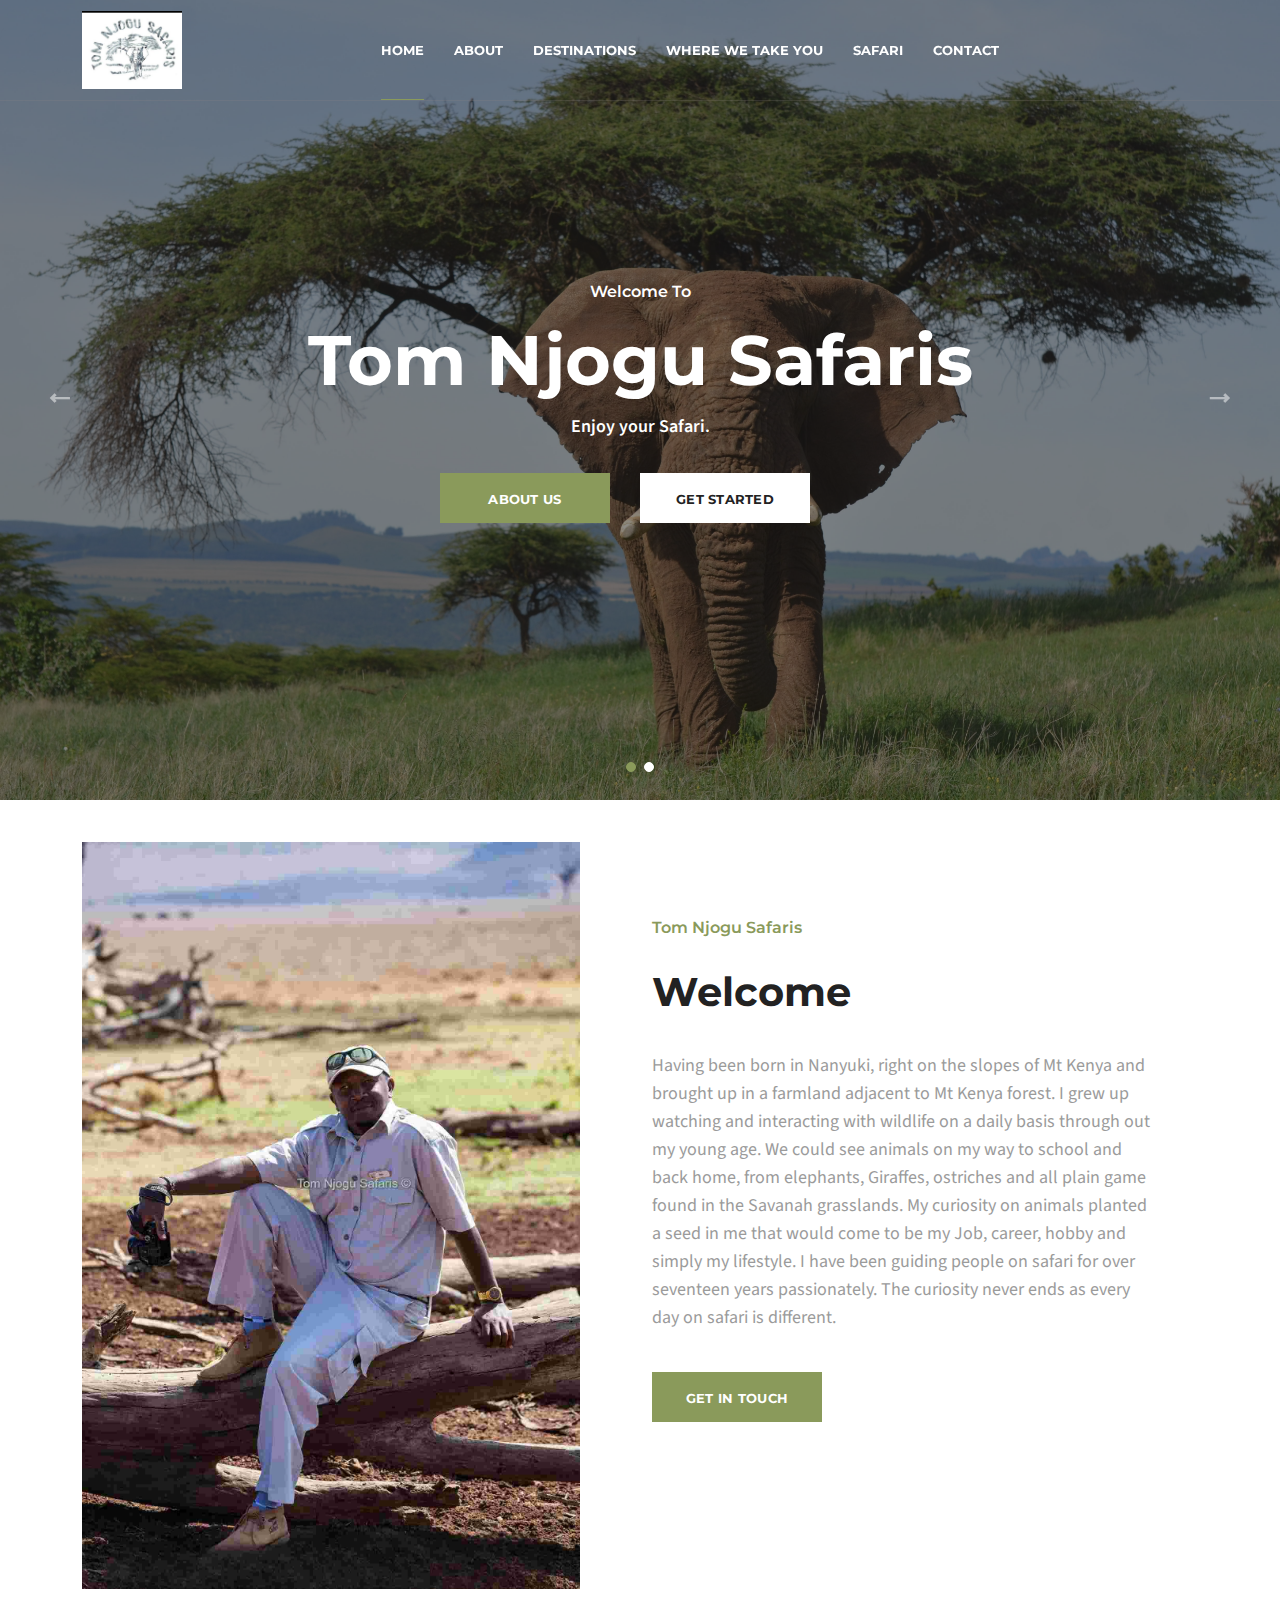
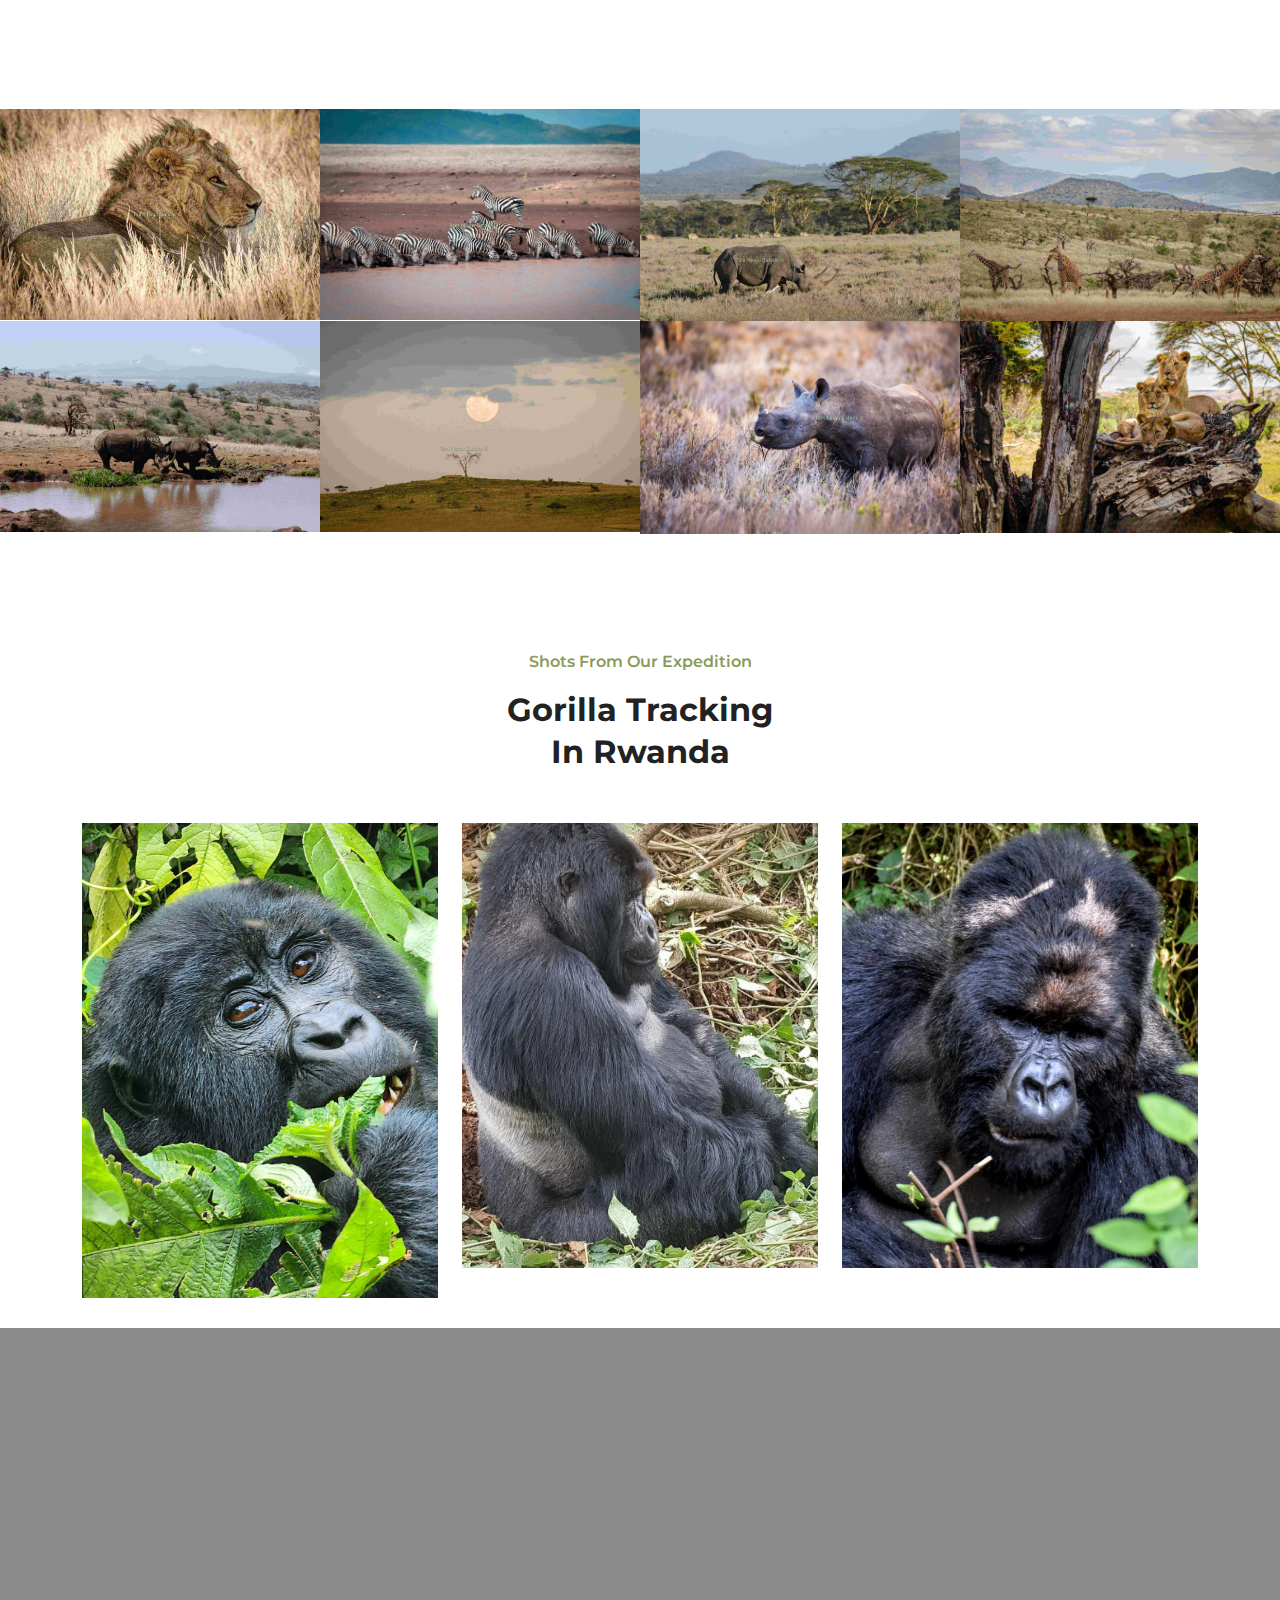
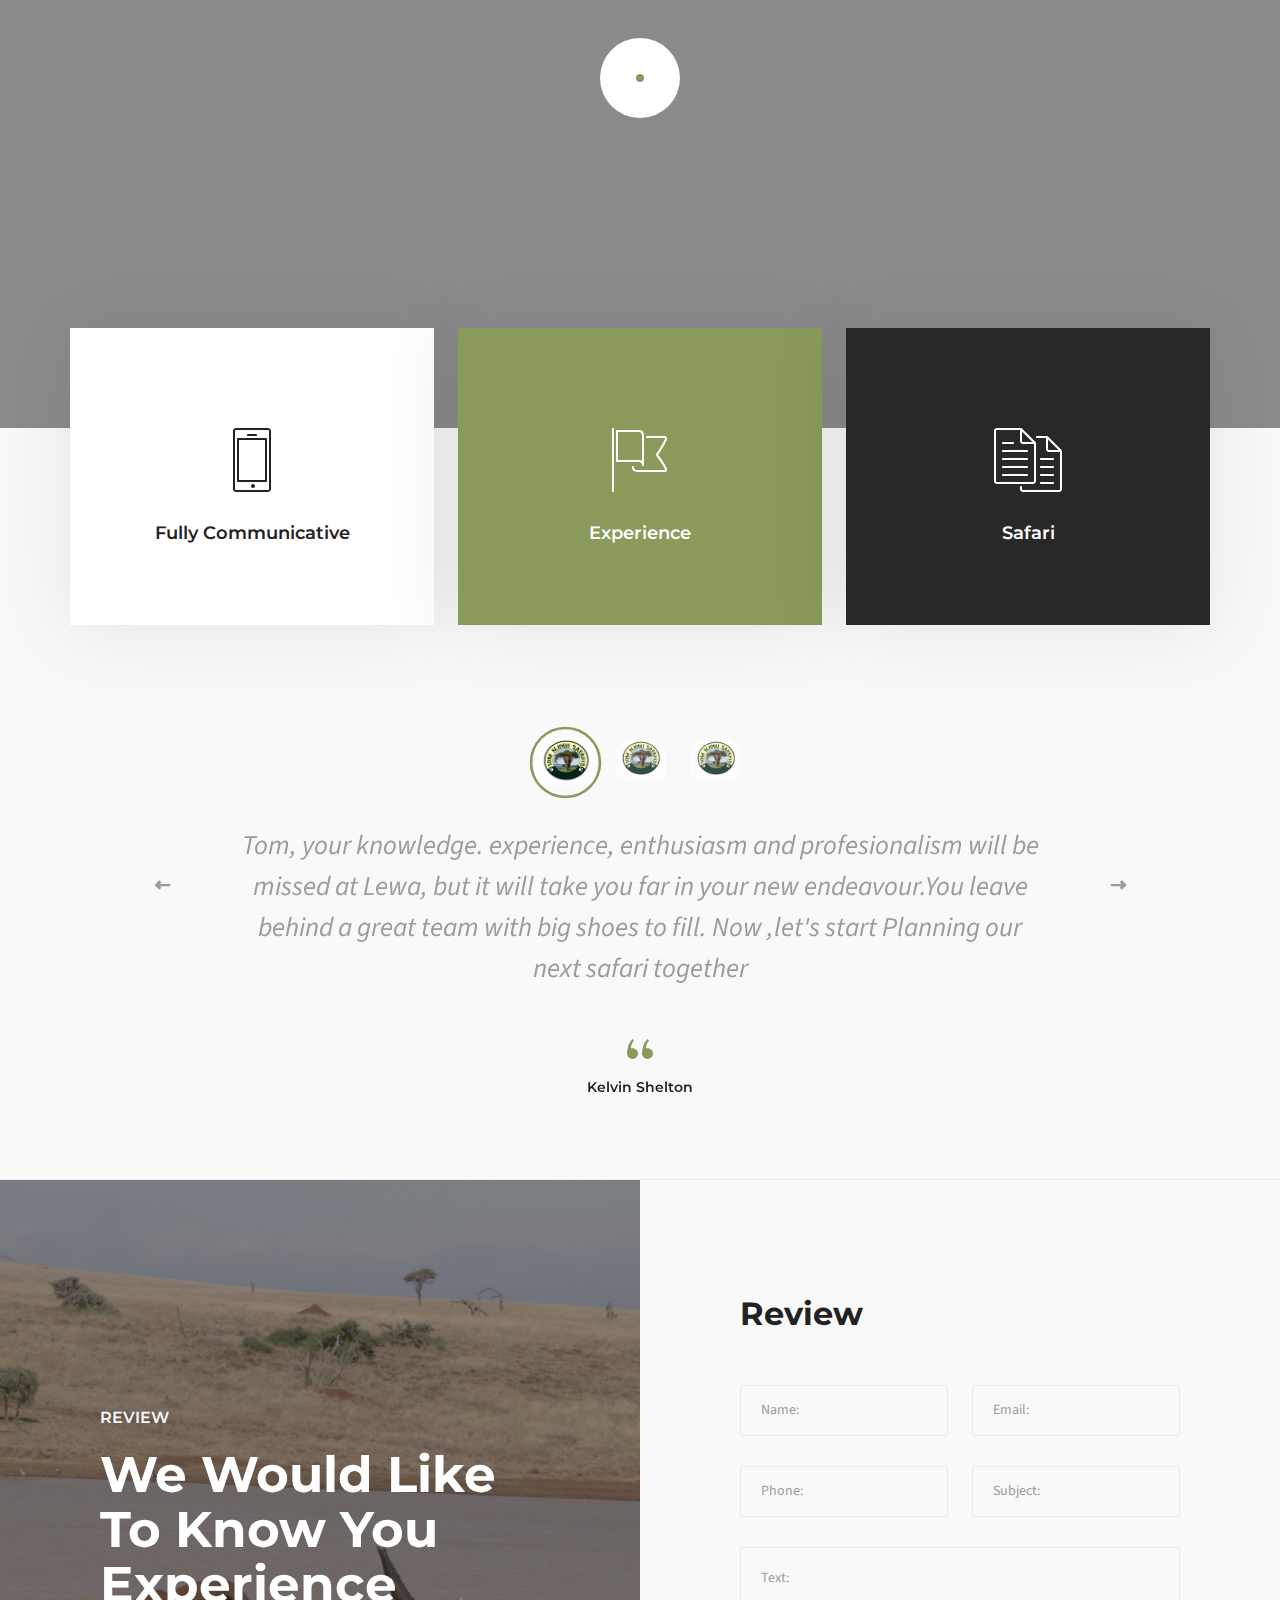
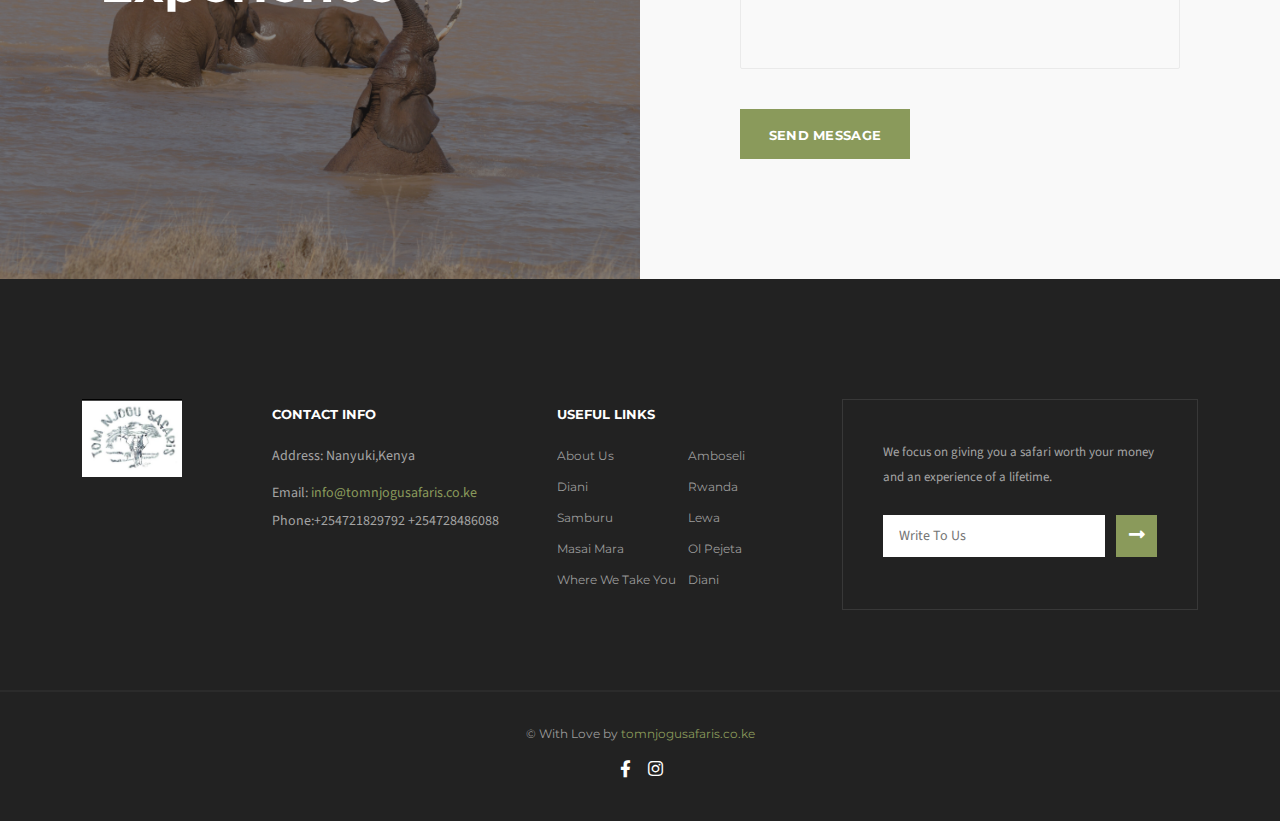
==== index.html @ fba69d36 "first commit" ====
<!DOCTYPE html>
<html dir="ltr" lang="en-US">
  

<head>
    <meta charset="utf-8"/>
    <meta http-equiv="X-UA-Compatible" content="IE=edge"/>
    <meta name="author" content="Ayman Fikry"/>
    <meta name="viewport" content="width=device-width, initial-scale=1, maximum-scale=1"/>
    <meta name="description" content="Multi-purpose Business html5 template"/>
    <title>Tom Njogu Safaris</title>
    <link href="assets/images/ing/logo.jpg" rel="icon"/>
    <!--  Fonts ==
    -->
    <link href="https://fonts.googleapis.com/css?family=Montserrat:100,100i,200,200i,300,300i,400,400i,500,500i,600,600i,700,700i,800,800i,900,900i%7CSource+Sans+Pro:200,200i,300,300i,400,400i,600,600i,700,700i,900,900i" rel="stylesheet"/>
    <!--  Stylesheets==
    -->
    <link href="assets/css/vendor.min.css" rel="stylesheet"/>
    <link href="assets/css/style.css" rel="stylesheet"/>
    <!-- Google Tag Manager-->
    <script>
      (function(w,d,s,l,i){w[l]=w[l]||[];w[l].push({'gtm.start':
      new Date().getTime(),event:'gtm.js'});var f=d.getElementsByTagName(s)[0],
      j=d.createElement(s),dl=l!='dataLayer'?'&l='+l:'';j.async=true;j.src=
      '../../www.googletagmanager.com/gtm5445.html?id='+i+dl;f.parentNode.insertBefore(j,f);
      })(window,document,'script','dataLayer','GTM-MDF43VH');
    </script>
    <!-- End Google Tag Manager-->
  </head>
  <body>
    <!--include includes/pre-loader.pug-->
    <!--  Google Tag Manager (noscript)-->
    <noscript>
      <iframe src="https://www.googletagmanager.com/ns.html?id=GTM-MDF43VH" height="0" width="0" style="display:none;visibility:hidden"></iframe>
    </noscript>
    <!-- End Google Tag Manager (noscript)-->
    <!-- Document Wrapper-->
    <div class="wrapper clearfix" id="wrapperParallax">
      <!--
      ============================
      Header #11
      ============================
      -->
      <header class="header header-11 header-transparent" id="navbar-spy">
        <nav class="navbar navbar-expand-lg navbar-bordered navbar-sticky" id="primary-menu">
          <div class="container"><a class="navbar-brand" href="index.html"><img class="logo logo-light" src="assets/images/ing/logo.jpg" alt="Astred Logo"/><img class="logo logo-dark" src="assets/images/ing/logo.jpg" alt="Astred Logo"/></a>
            <button class="navbar-toggler collapsed" type="button" data-bs-toggle="collapse" data-bs-target="#navbarContent" aria-controls="navbarContent" aria-expanded="false" aria-label="Toggle navigation"><span class="navbar-toggler-icon"></span></button>
            <!--  Collect the nav links, forms, and other content for toggling  -->
            <div class="collapse navbar-collapse" id="navbarContent">
              <ul class="navbar-nav mx-auto">
                <li class="nav-item has-dropdown active"><a class="dropdown-toggle" href="index.html" data-toggle="dropdown"><span>Home</span></a>
                  <ul class="dropdown-menu">
                    
                    
                    
                    <li class="nav-item"><a href="index.html"><span>Home</span></a></li>
                    

                    
                  </ul>
                </li>
                <li class="nav-item has-dropdown"><a class="dropdown-toggle" href="aboutus.html" data-toggle="dropdown"><span>About</span></a>
                  <ul class="dropdown-menu">
                    
                    
                    
                    <li class="nav-item"><a href="aboutus.html"><span>About us</span></a></li>
                    

                    
                  </ul>
                </li>
                <li class="nav-item has-dropdown"><a class="dropdown-toggle" href="#" data-toggle="dropdown"><span>Destinations</span></a>
                  <ul class="dropdown-menu">
                    
                    
                    
                    <li class="nav-item"><a href="amboseli.html"><span>Amboseli</span></a></li>
                    <li class="nav-item"><a href="diani.html"><span>Diani</span></a></li>
                    <li class="nav-item"><a href="lewa.html"><span>Lewa</span></a></li>
                    <li class="nav-item"><a href="mara.html"><span>MasaiMara</span></a></li>
                    <li class="nav-item"><a href="olpejeta.html"><span>Ol Pejeta</span></a></li>
                    <li class="nav-item"><a href="rwanda.html"><span>Rwanda</span></a></li>
                    <li class="nav-item"><a href="samburu.html"><span>Samburu</span></a></li>
                    <li class="nav-item"><a href="falls.html"><span>Victoria falls</span></a></li>

                    
                  </ul>
                </li>
                
                <li class="nav-item has-dropdown"><a class="dropdown-toggle" href="where.html" data-toggle="dropdown"><span>Where we take you</span></a>
                  <ul class="dropdown-menu">
                    
                    
                    
                    <li class="nav-item"><a href="where.html"><span>Where</span></a></li>
                    

                    
                  </ul>
                </li>
                <li class="nav-item has-dropdown"><a class="dropdown-toggle" href="safari.html" data-toggle="dropdown"><span>Safari</span></a>
                  <ul class="dropdown-menu">
                    
                    
                    
                    <li class="nav-item"><a href="safari.html"><span>Safari</span>
                    
                    </a></li>
                    

                    
                  </ul>
                </li>
                <li class="nav-item has-dropdown"><a class="dropdown-toggle" href="contact.html" data-toggle="dropdown"><span>Contact</span></a>
                  <ul class="dropdown-menu">
                    
                    
                    
                    <li class="nav-item"><a href="contact.html"><span>Contact us</span></a></li>
                    

                    
                  </ul>
                </li>
              
             
              <!-- End .module-container -->
            </div>
            <!--  End .navbar-collapse  -->
          </div>
          <!-- End .container-->
        </nav>
      </header>
      <!--  End header-->
      <div class="module-warp module-search-warp">
        <div class="pos-vertical-center">
          <div class="container">
            <div class="row">
              <div class="col-sm-12 col-md-12 col-lg-8 offset-lg-2">
                <form class="form-search">
                  <input class="form-control" type="text" placeholder="search here"/>
                  <button></button>
                </form>
                <!-- End .form-search -->
              </div>
              <!-- End .col-lg-8 -->
            </div>
            <!--  End .row-->
          </div>
          <!--  End .container-->
        </div><a class="module-cancel" href="javascript:void(0)"><i class="astred-cross"></i></a>
      </div>
     
      <!-- 
      ============================
      Slider #2 Section
      ============================
      -->
      <section class="slider slider-2w" id="slider-2">
        <div class="container-fluid pr-0 pl-0">
          <div class="carousel owl-carousel carousel-navs carousel-dots" data-slide="1" data-slide-rs="1" data-autoplay="true" data-nav="true" data-dots="true" data-space="0" data-loop="true" data-speed="800">
            <!-- Slide #1-->
            <div class="slide bg-overlay bg-overlay-dark">
              <div class="bg-section"><img src="assets/images/ing/main.jpg" alt="Background"/></div>
              <div class="container">
                <div class="row">
                  <div class="col-sm-12 col-md-12 col-lg-10 offset-lg-1">
                    <div class="slider-content text-center">
                      <h6 class="slider-subheadline">Welcome to</h6>
                      <h1 class="slider-headline">Tom Njogu Safaris</h1>
                      <p class="slider-desc">Enjoy your Safari. </p><a class="btn btn--primary mr-30" href="page-about.html">About Us</a><a class="btn btn--white mr-30" href="page-contact.html">get started</a>
                    </div>
                    <!-- End .slider-content -->
                  </div>
                </div>
                <!-- End .col-lg-6-->
              </div>
              <!-- End .row-->
            </div>
            <!-- End .slide-->
            <!-- Slide #2-->
            <div class="slide bg-overlay bg-overlay-dark">
              <div class="bg-section"><img src="assets/images/ing/nam-anh-QJbyG6O0ick-unsplash.jpg" alt="Background"/></div>
              <div class="container">
                <div class="row">
                  <div class="col-sm-12 col-md-12 col-lg-10 offset-lg-1">
                    <div class="slider-content text-center">
                      <h6 class="slider-subheadline">Welcome to</h6>
                      <h2 class="slider-headline">Tom Njogu Safaris</h2>
                      <p class="slider-desc">Enjoy your Safari </p>
                      <a class="btn btn--white" href="page-contact.html">Get Started</a>
                    </div>
                    <!-- End .slider-content -->
                  </div>
                </div>
                <!-- End .col-lg-6-->
              </div>
              <!-- End .row-->
            </div>
            <!-- End .slide-->
          </div>
          <!-- End .hero-slider-->
        </div>
        <!-- End .container-->
      </section>
      <!-- 
      ============================
      Features #7 Section
      ============================
      -->
     <br>
     <br>
      <!--
      ============================
      About #2 Section
      ============================
      -->
      <section class="about about-2 pt-0" id="about">
        <div class="container">
          <div class="row">
            <div class="col-12 col-md-6 col-lg-6"><img class="img-fluid pe-lg-5" src="assets/images/ing/987.jpg" alt="We Help Image"/></div>
            <div class="col-12 col-md-6 col-lg-6">
              <div class="heading heading-1 mb-0">
                <p class="heading-subtitle">Tom Njogu Safaris</p>
                <h2 class="heading-title">Welcome</h2>
                <p class="heading-desc mb-40 pe-lg-5">Having been born in Nanyuki, right on the slopes of Mt Kenya and 
                  brought up in a farmland adjacent to Mt Kenya forest. I grew up watching and interacting
                   with wildlife on a daily basis through out my young age. We could see animals on my way
                    to school and back home, from elephants, Giraffes, ostriches and all plain game found
                     in the Savanah grasslands. My curiosity on animals planted a seed in me that would
                      come to be my Job, career, hobby and simply my lifestyle. I have been guiding people
                       on safari for over seventeen years passionately.
                   The curiosity never ends as every day on safari is different.</p>
                
                <a class="btn btn--primary" href="contact.html">get in touch</a>
              </div>
            </div>
            <!-- End .col-lg-6-->
          </div>
          <!-- End .row-->
        </div>
        <!-- End .container-->
      </section>
      <!--
      ============================
      Work Gallery Section
      ============================
      -->
      <section class="work work-grid work-gallery pt-0 pb-0" id="workGallery-2">
        <div class="container-fluid pr-0 pl-0">
          <div class="row g-0" id="work-all">
            <div class="col-12 col-md-6 col-lg-3 work-item filter-Packaging filter-Print">
              <div class="work-item-container">
                <div class="work--img"><img src="assets/images/ing/1.jpg" alt="Nairobi"/>
                  <div class="work--hover">
                    <div class="work--action">
                      <div class="work--zoom"><a class="img-gallery-item" href="assets/images/ing/1.jpg" title=""></a></div>
                      <div class="work--content">
                        <div class="work--cat"><a href="#">Lion</a><a href="work-grid-3col.html"></a>
                        </div>
                        <div class="work--title">
                          <h4><a href="#">Nairobi</a></h4>
                        </div>
                      </div>
                    </div>
                    <!-- End .work-action -->
                  </div>
                  <!-- End .work-hover-->
                </div>
                <!-- End .work-img-->
              </div>
              <!-- End .work-item-container-->
            </div>
            <div class="col-12 col-md-6 col-lg-3 work-item filter-Packaging filter-Branding">
              <div class="work-item-container">
                <div class="work--img"><img src="assets/images/ing/2.jpg" alt="Card Board Boxes item"/>
                  <div class="work--hover">
                    <div class="work--action">
                      <div class="work--zoom"><a class="img-gallery-item" href="assets/images/ing/2.jpg" title="Card Board Boxes item"></a></div>
                      <div class="work--content">
                        
                        <div class="work--title">
                          
                        </div>
                      </div>
                    </div>
                    <!-- End .work-action -->
                  </div>
                  <!-- End .work-hover-->
                </div>
                <!-- End .work-img-->
              </div>
              <!-- End .work-item-container-->
            </div>
            <div class="col-12 col-md-6 col-lg-3 work-item filter-Print">
              <div class="work-item-container">
                <div class="work--img"><img src="assets/images/ing/3.jpg" alt="Paper Hot Cups item"/>
                  <div class="work--hover">
                    <div class="work--action">
                      <div class="work--zoom"><a class="img-gallery-item" href="assets/images/ing/3.jpg" title="Paper Hot Cups item"></a></div>
                      <div class="work--content">
                        
                        <div class="work--title">
                          <h4><a href="#"></a></h4>
                        </div>
                      </div>
                    </div>
                    <!-- End .work-action -->
                  </div>
                  <!-- End .work-hover-->
                </div>
                <!-- End .work-img-->
              </div>
              <!-- End .work-item-container-->
            </div>
            <div class="col-12 col-md-6 col-lg-3 work-item filter-Web filter-Printing">
              <div class="work-item-container">
                <div class="work--img"><img src="assets/images/ing/5.jpg" alt="USA Tri Fold Brochure item"/>
                  <div class="work--hover">
                    <div class="work--action">
                      <div class="work--zoom"><a class="img-gallery-item" href="assets/images/ing/5.jpg" title="USA Tri Fold Brochure item"></a></div>
                      <div class="work--content">
                        <div class="work--cat"><a href="#"></a>
                        </div>
                        <div class="work--title">
                          <h4><a href="#"></a></h4>
                        </div>
                      </div>
                    </div>
                    <!-- End .work-action -->
                  </div>
                  <!-- End .work-hover-->
                </div>
                <!-- End .work-img-->
              </div>
              <!-- End .work-item-container-->
            </div>
            <div class="col-12 col-md-6 col-lg-3 work-item filter-Packaging">
              <div class="work-item-container">
                <div class="work--img"><img src="assets/images/ing/900.jpg" alt="Magazine item"/>
                  <div class="work--hover">
                    <div class="work--action">
                      <div class="work--zoom"><a class="img-gallery-item" href="assets/images/ing/900.jpg" title="Magazine item"></a></div>
                      <div class="work--content">
                        <div class="work--cat"><a href="#"></a>
                        </div>
                        <div class="work--title">
                          <h4><a href="#"></a></h4>
                        </div>
                      </div>
                    </div>
                    <!-- End .work-action -->
                  </div>
                  <!-- End .work-hover-->
                </div>
                <!-- End .work-img-->
              </div>
              <!-- End .work-item-container-->
            </div>
            <div class="col-12 col-md-6 col-lg-3 work-item filter-Branding">
              <div class="work-item-container">
                <div class="work--img"><img src="assets/images/ing/13.jpg" alt="Open Book Branding item"/>
                  <div class="work--hover">
                    <div class="work--action">
                      <div class="work--zoom"><a class="img-gallery-item" href="assets/images/ing/13.jpg" title="Open Book Branding item"></a></div>
                      <div class="work--content">
                        <div class="work--cat"><a href="#"></a>
                        </div>
                        <div class="work--title">
                          <h4><a href="#"></a></h4>
                        </div>
                      </div>
                    </div>
                    <!-- End .work-action -->
                  </div>
                  <!-- End .work-hover-->
                </div>
                <!-- End .work-img-->
              </div>
              <!-- End .work-item-container-->
            </div>
            <div class="col-12 col-md-6 col-lg-3 work-item filter-Branding">
              <div class="work-item-container">
                <div class="work--img"><img src="assets/images/ing/11.jpg" alt="Open Book Branding item"/>
                  <div class="work--hover">
                    <div class="work--action">
                      <div class="work--zoom"><a class="img-gallery-item" href="assets/images/ing/11.jpg" title="Open Book Branding item"></a></div>
                      <div class="work--content">
                        <div class="work--cat"><a href="#"></a>
                        </div>
                        <div class="work--title">
                          <h4><a href="#"></a></h4>
                        </div>
                      </div>
                    </div>
                    <!-- End .work-action -->
                  </div>
                  <!-- End .work-hover-->
                </div>
                <!-- End .work-img-->
              </div>
              <!-- End .work-item-container-->
            </div>
            <div class="col-12 col-md-6 col-lg-3 work-item filter-Branding">
              <div class="work-item-container">
                <div class="work--img"><img src="assets/images/ing/7.jpg" alt="Open Book Branding item"/>
                  <div class="work--hover">
                    <div class="work--action">
                      <div class="work--zoom"><a class="img-gallery-item" href="assets/images/ing/7.jpg" title="Open Book Branding item"></a></div>
                      <div class="work--content">
                        <div class="work--cat"><a href="#"></a>
                        </div>
                        <div class="work--title">
                          <h4><a href="#"></a></h4>
                        </div>
                      </div>
                    </div>
                    <!-- End .work-action -->
                  </div>
                  <!-- End .work-hover-->
                </div>
                <!-- End .work-img-->
              </div>
              <!-- End .work-item-container-->
            </div>
          </div>
          <!-- End .row-->
        </div>
        <!-- End .container-->
      </section>
      <!--
      ============================
      Team #2 Section
      ============================
      -->
      <section class="team pb-0 pt-100" id="team-2">
        <div class="container">
          <div class="row">
            <div class="col-lg-12">
              <div class="heading heading-3 mb-50 text-center">
                <p class="heading-subtitle">Shots from our expedition</p>
                <h2 class="heading-title">Gorilla tracking<br/>in Rwanda</h2>
              </div>
            </div>
          </div>
          <div class="row">
            <div class="col-md-4 col-lg-4">
              <div class="member">
                <div class="member-img"><img src="assets/images/ing/g1.jpg" alt="Member John Tommy"/>
                  
                  <!-- End .memebr-ovelay-->
                </div>
                <!-- End .member-img-->
              </div>
              <!-- End .member-->
            </div>
            <div class="col-md-4 col-lg-4">
              <div class="member">
                <div class="member-img"><img src="assets/images/ing/g2.jpg" alt="Member Marko Smith"/>
                  
                  <!-- End .memebr-ovelay-->
                </div>
                <!-- End .member-img-->
              </div>
              <!-- End .member-->
            </div>
            <div class="col-md-4 col-lg-4">
              <div class="member">
                <div class="member-img"><img src="assets/images/ing/g3.jpg" alt="Member Martin Do"/>
                  
                  <!-- End .memebr-ovelay-->
                </div>
                <!-- End .member-img-->
              </div>
              <!-- End .member-->
            </div>
          </div>
          <!-- End .row-->
        </div>
        <!-- End .container-->
      </section>
      <!-- 
      ============================
      Skills #2 Section
      ============================
    
      ============================
      Video #1 Section
      ============================
      -->
      <section class="video video-1 bg-overlay bg-overlay-dark bg-parallax" id="video-1">
        <div class="bg-section"><img src="assets/images/ing/989.jpg" alt="background"/></div>
        <h3 class="d-none">watch our video</h3>
        <div class="player"><a class="popup-video" href="#"> <i class="fas fa-play"></i></a></div>
      </section>
      <!-- 
      ============================
      Features #3 Section
      ============================
      -->
      <section class="features features-3 bg-gray" id="features3">
        <div class="container pr-0 pl-0">
          <div class="row">
            <div class="col-12">
              <div class="row fancy-container">
                <div class="col-md-4 col-lg-4">
                  <div class="fancy-box fancy-1 display-hover fancy-light text-center">
                    <div class="fancy-content">
                      <div class="fancy-content-inner">
                        <div class="fancy-icon"><i class="icon-phone"></i></div>
                        <div class="fancy-title">
                          <h3>fully communicative</h3>
                        </div>
                      </div>
                      <div class="fancy-desc">24/7 availability.</div>
                    </div>
                  </div>
                  <!-- End .fancy-box-->
                </div>
                <div class="col-md-4 col-lg-4">
                  <div class="fancy-box fancy-1 display-hover fancy-primary text-center">
                    <div class="fancy-content">
                      <div class="fancy-content-inner">
                        <div class="fancy-icon"><i class="icon-flag"></i></div>
                        <div class="fancy-title">
                          <h3>Experience</h3>
                        </div>
                      </div>
                      <div class="fancy-desc">We focus on giving you a safari worth your money and an
                         experience of a lifetime.</div>
                    </div>
                  </div>
                  <!-- End .fancy-box-->
                </div>
                <div class="col-md-4 col-lg-4">
                  <div class="fancy-box fancy-1 display-hover fancy-dark text-center">
                    <div class="fancy-content">
                      <div class="fancy-content-inner">
                        <div class="fancy-icon"><i class="icon-documents"></i></div>
                        <div class="fancy-title">
                          <h3>Safari</h3>
                        </div>
                      </div>
                      <div class="fancy-desc">Guiding on a safari makes all the difference in the experience clients get.
                         Whether staying on high end properties or just the very basic camping.</div>
                    </div>
                  </div>
                  <!-- End .fancy-box-->
                </div>
              </div>
            </div>
          </div>
          <!-- End .row-->
        </div>
        <!-- End .container-->
      </section>
      <!--
      ============================
      Testimonials #2 Section
      ============================
      -->
      <section class="testimonial testimonial-1 bg-gray testimonial-p-1" id="testimonial-2">
        <div class="container">
          <div class="row">
            <div class="col-sm-12 col-md-12 col-lg-10 offset-lg-1">
              <ul class="owl-dots owl-thumbs" id="carousel-custom-dots" data-slider-id="1">
                <li class="owl-dot owl-thumb-item"><img src="assets/images/ing/logopip.jpg" alt="Testimonial Author"/></li>
                <li class="owl-dot owl-thumb-item"><img src="assets/images/ing/logopip.jpg" alt="Testimonial Author"/></li>
                <li class="owl-dot owl-thumb-item"><img src="assets/images/ing/logopip.jpg" alt="Testimonial Author"/></li>
              </ul>
            </div>
          </div>
          <div class="row">
            <div class="col-sm-12 col-md-12 col-lg-10 offset-lg-1">
              <div class="testimonial-slider custom-carousel owl-carousel slider-dots" id="testimonial-wide" data-slider-id="1" data-slide="1" data-slide-rs="1" data-autoplay="false" data-nav="true" data-dots="false" data-space="0" data-loop="true">
                <div class="testimonial-panel">
                  <div class="testimonial-body">
                    <p>Tom, your knowledge. experience, enthusiasm and profesionalism
                      will be missed at Lewa, 
                      but it will take you far in your new endeavour.You leave behind
                      a great team with big shoes to fill. Now ,let's start Planning
                      our next safari together</p>
                    <div class="testimonial-icon">
                      <svg xmlns="http://www.w3.org/2000/svg" xmlns:xlink="http://www.w3.org/1999/xlink" preserveaspectratio="xMidYMid" width="26" height="20" viewbox="0 0 26 20">
                        <defs>
                          <style>
                            .cls-1 {
                            fill: #8A9A5B;
                            fill-rule: evenodd;
                            }
                          </style>
                        </defs>
                        <path class="cls-1" d="M26.000,14.612 C26.000,17.586 23.537,19.997 20.500,19.997 C17.462,19.997 15.000,17.586 15.000,14.612 C15.000,14.485 15.010,14.362 15.019,14.237 C15.093,12.464 15.692,4.739 20.508,-0.003 L22.080,1.535 C22.080,1.535 19.166,4.521 18.957,9.446 C19.447,9.307 19.964,9.227 20.500,9.227 C23.537,9.227 26.000,11.639 26.000,14.612 ZM5.500,19.997 C2.462,19.997 -0.000,17.586 -0.000,14.612 C-0.000,14.485 0.010,14.362 0.019,14.237 C0.093,12.464 0.692,4.739 5.508,-0.003 L7.080,1.535 C7.080,1.535 4.166,4.521 3.957,9.446 C4.447,9.307 4.964,9.227 5.500,9.227 C8.537,9.227 11.000,11.639 11.000,14.612 C11.000,17.586 8.537,19.997 5.500,19.997 Z"></path>
                      </svg>
                    </div>
                  </div>
                  <div class="testimonial-meta">
                    <h4>Kelvin Shelton</h4>
                    
                  </div>
                </div>
                <!-- End .testimonial-panel-->
                <div class="testimonial-panel">
                  <div class="testimonial-body">
                    <p>So happy we met you and had you as our guide in Lewa
                      I hope our paths  cross again for another guided experience.</p>
                    <div class="testimonial-icon">
                      <svg xmlns="http://www.w3.org/2000/svg" xmlns:xlink="http://www.w3.org/1999/xlink" preserveaspectratio="xMidYMid" width="26" height="20" viewbox="0 0 26 20">
                        <defs>
                          <style>
                            .cls-1 {
                            fill: #8A9A5B;
                            fill-rule: evenodd;
                            }
                          </style>
                        </defs>
                        <path class="cls-1" d="M26.000,14.612 C26.000,17.586 23.537,19.997 20.500,19.997 C17.462,19.997 15.000,17.586 15.000,14.612 C15.000,14.485 15.010,14.362 15.019,14.237 C15.093,12.464 15.692,4.739 20.508,-0.003 L22.080,1.535 C22.080,1.535 19.166,4.521 18.957,9.446 C19.447,9.307 19.964,9.227 20.500,9.227 C23.537,9.227 26.000,11.639 26.000,14.612 ZM5.500,19.997 C2.462,19.997 -0.000,17.586 -0.000,14.612 C-0.000,14.485 0.010,14.362 0.019,14.237 C0.093,12.464 0.692,4.739 5.508,-0.003 L7.080,1.535 C7.080,1.535 4.166,4.521 3.957,9.446 C4.447,9.307 4.964,9.227 5.500,9.227 C8.537,9.227 11.000,11.639 11.000,14.612 C11.000,17.586 8.537,19.997 5.500,19.997 Z"></path>
                      </svg>
                    </div>
                  </div>
                  <div class="testimonial-meta">
                    <h4>Arin McDonnell</h4>
                    
                  </div>
                </div>
                <!-- End .testimonial-panel-->
                
              </div>
            </div>
            <!-- End .col-lg-12-->
          </div>
          <!-- End .row-->
        </div>
        <!-- End .container-->
      </section>
      <hr/>
      
      <section class="contact contact-1 pt-0 pb-0 bg-gray" id="contact3">
        <div class="contact-container">
          <div class="row g-0">
            <div class="col-12 col-lg-6">
              <div class="banner bg-overlay bg-overlay-dark">
                <div class="bg-section"><img src="assets/images/ing/kwesa.jpg" alt="Background"/></div>
                <div class="heading heading-bg2 mb-0">
                  <p class="heading-subtitle"> REVIEW</p>
                  <h2 class="heading-title">we would like<br/>to know  you experience</h2>
                </div>
              </div>
            </div>
            <div class="col-sm-12 col-md-12 col-lg-6">
              <div class="contact-card bg-gray">
                <div class="heading heading-1 mb-50">
                  <h2 class="heading-title">Review</h2>
                </div>
                <div class="contact-body">
                  <form class="contactForm mb-0" method="post" action="#">
                    <div class="row">
                      <div class="col-sm-6 col-md-6 col-lg-6">
                        <input class="form-control" type="text" name="contact-name" placeholder="Name:" required=""/>
                      </div>
                      <div class="col-sm-6 col-md-6 col-lg-6">
                        <input class="form-control" type="text" name="contact-email" placeholder="Email:" required=""/>
                      </div>
                      <div class="col-sm-6 col-md-6 col-lg-6">
                        <input class="form-control" type="text" name="contact-phone" placeholder="Phone:" required=""/>
                      </div>
                      <div class="col-sm-6 col-md-6 col-lg-6">
                        <input class="form-control" type="text" name="contact-subject" placeholder="Subject:" required=""/>
                      </div>
                      <div class="col-lg-12">
                        <textarea class="form-control" name="contact-message" cols="30" rows="10" placeholder="Text:" required=""></textarea>
                      </div>
                      <div class="col-lg-12">
                        <input class="btn btn--primary" type="submit" value="SEND MESSAGE"/>
                      </div>
                      <div class="col-lg-12">
                        <div class="contact-result"></div>
                      </div>
                    </div>
                  </form>
                </div>
                <!-- End .contact-body -->
              </div>
              <!-- End .contact-card  -->
            </div>
            <!-- End .col-lg-6-->
          </div>
          <!-- End .row-->
        </div>
        <!-- End .contact-container-->
      </section>
      <!--
      ============================
      Footer #1
      ============================
      -->
      <footer class="footer footer-1">
        <div class="footer-top">
          <div class="container">
            <div class="row">
              <div class="col-sm-12 col-md-6 col-lg-2 footer-widget widget-about">
                <div class="widget-content"><img class="footer-logo" src="assets/images/ing/logo.jpg" alt="logo"/></div>
              </div>
              <div class="col-sm-12 col-md-6 col-lg-3 footer-widget widget-contact-info">
                <div class="footer-widget-title">
                  <h5>Contact Info</h5>
                </div>
                <div class="widget-content">
                  <ul>
                    <li>
                      Address: Nanyuki,Kenya
                    </li>
                    <li>Email: <a class="text-lowercase" href="mailto:info@tomnjogusafaris.co.ke?Subject=Hello%20again">info@tomnjogusafaris.co.ke</a></li>
                    
                    <li>Phone:+254721829792 +254728486088</li>
                  </ul>
                </div>
              </div>
              <!--  End .col-lg-3 -->
              <div class="col-sm-12 col-md-6 col-lg-3 footer-widget widget-links">
                <div class="footer-widget-title">
                  <h5>useful links</h5>
                </div>
                <div class="widget-content">
                  <ul>
                    <li><a href="aboutus.html">About Us</a></li>
                    <li><a href="amboseli.html">Amboseli</a></li>
                    <li><a href="diani.html">Diani</a></li>
                    <li><a href="rwanda.html">Rwanda</a></li>
                    <li><a href="samburu.html">Samburu</a></li>
                    <li><a href="lewa.html">lewa</a></li>
                    <li><a href="mara.html">Masai Mara</a></li>
                    <li><a href="olpejeta.html">Ol Pejeta</a></li>
                    <li><a href="where.html">Where we take you</a></li>
                    <li><a href="diani.html">Diani</a></li>
                  </ul>
                </div>
              </div>
              <!--  End .col-lg-3-->
              <div class="col-sm-12 col-md-6 col-lg-4 footer-widget">
                <div class="widget-newsletter">
                  <div class="widget-content">
                    <p>We focus on giving you a safari worth your money and an experience of a lifetime.</p>
                    <form class="form-newsletter mailchimp">
                      <input class="form-control" type="email" name="email" placeholder="Write to us"/>
                      <button type="submit"><i class="fas fa-long-arrow-alt-right"></i></button>
                      <div class="subscribe-alert"></div>
                    </form>
                  </div>
                </div>
                <div class="clearfix"></div>
              </div>
              <!--  End .col-lg-3-->
            </div>
            <div class="clearfix"></div>
          </div>
          <!--  End .container-->
        </div>
        <!--  End .footer-top-->
        <div class="footer-bottom">
          <div class="row">
            <div class="col-md-12 col-md-12 text--center footer-copyright">
              <div class="copyright"><span>&copy;  With Love by</span><a href="tomnjogusafaris.co.ke"> tomnjogusafaris.co.ke</a></div>
              <div class="module module-social"><a class="share-facebook" href="https://www.facebook.com/thomas.njogus"><i class="fab fa-facebook-f"> </i><i class="fab fa-facebook-f"> </i></a><a class="share-instagram" href="https://www.instagram.com/thomasnjogus/"><i class="fab fa-instagram"></i><i class="fab fa-instagram"></i></a>
                
              </div>
            </div>
          </div>
          <!--  End .row-->
        </div>
        <!--  End .footer-bottom-->
      </footer>
      <div class="backtop" id="back-to-top"><i class="fas fa-long-arrow-alt-up"></i></div>
    </div>
    <!--  Footer Scripts==
    -->
    <script src="assets/js/vendor/jquery-3.6.0.min.js"></script>
    <script src="assets/js/vendor.min.js"></script>
    <script src="assets/js/functions.js"></script>
  </body>


</html>
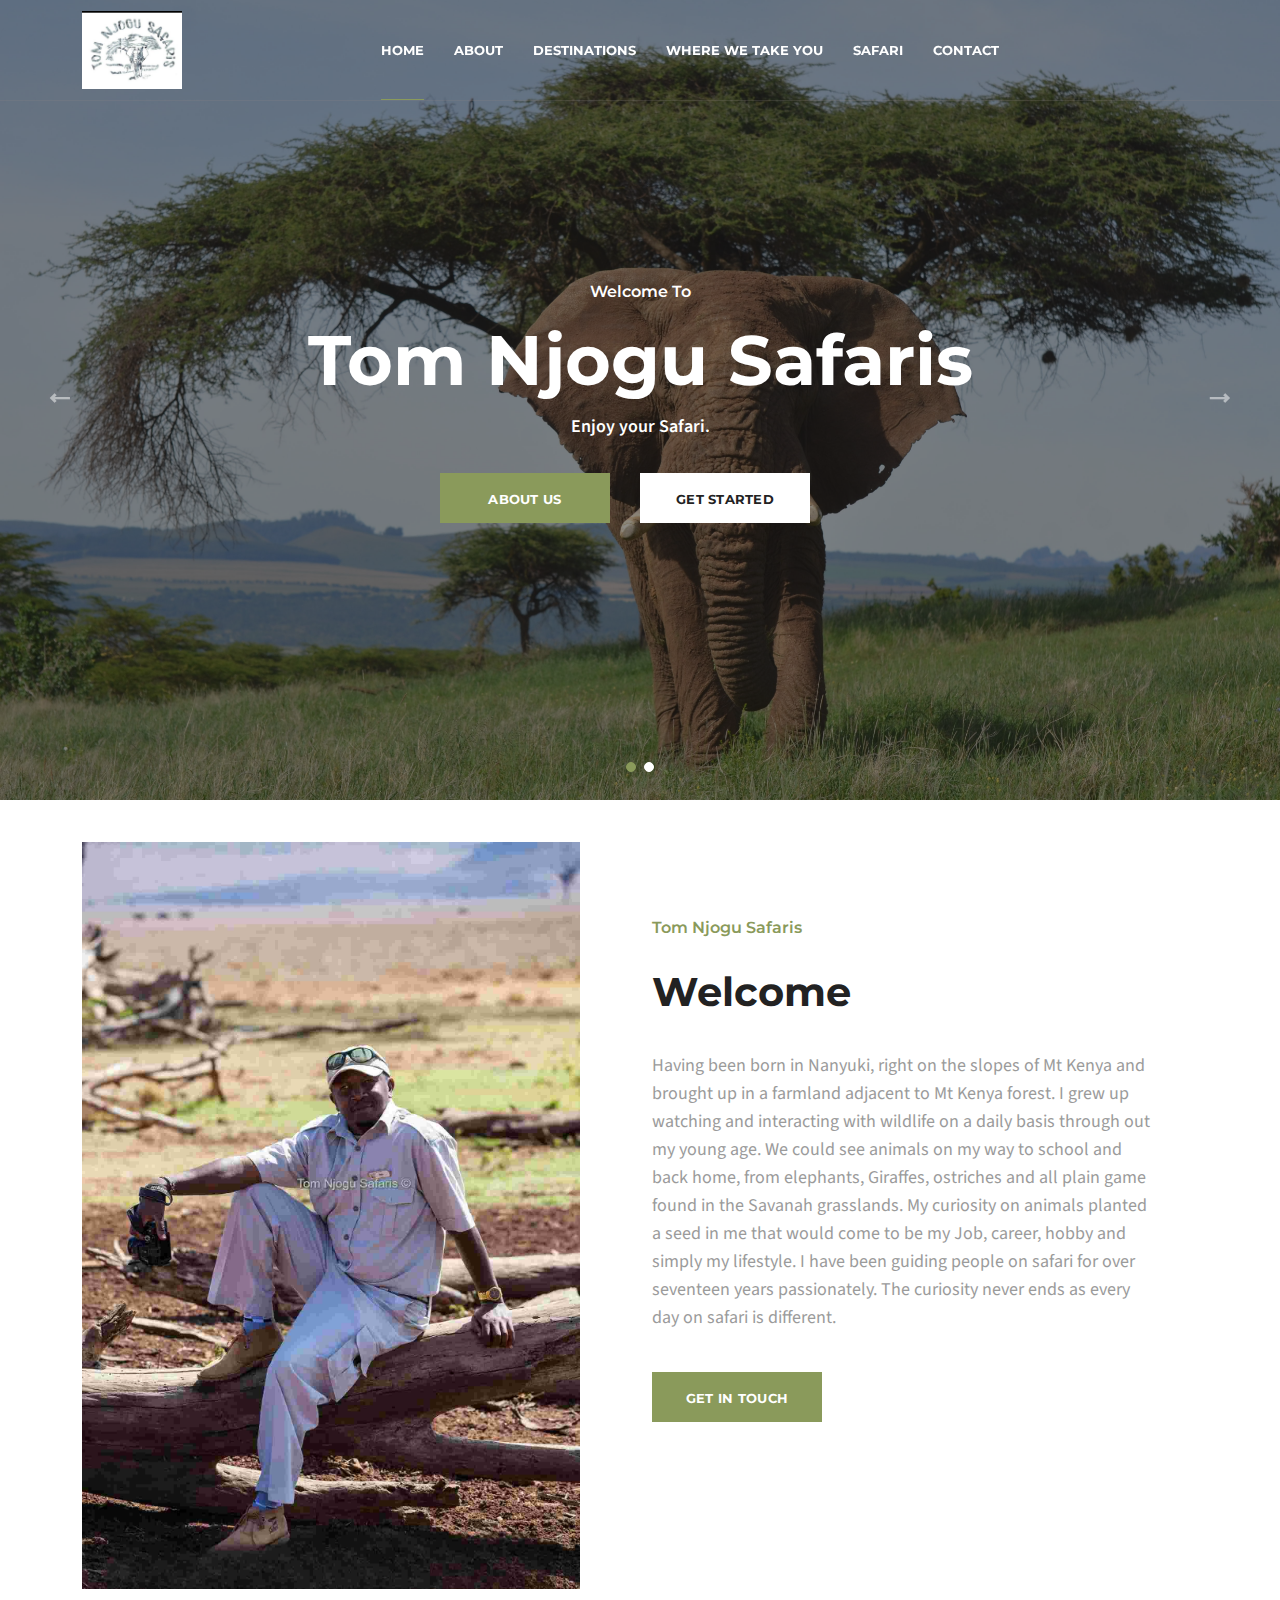
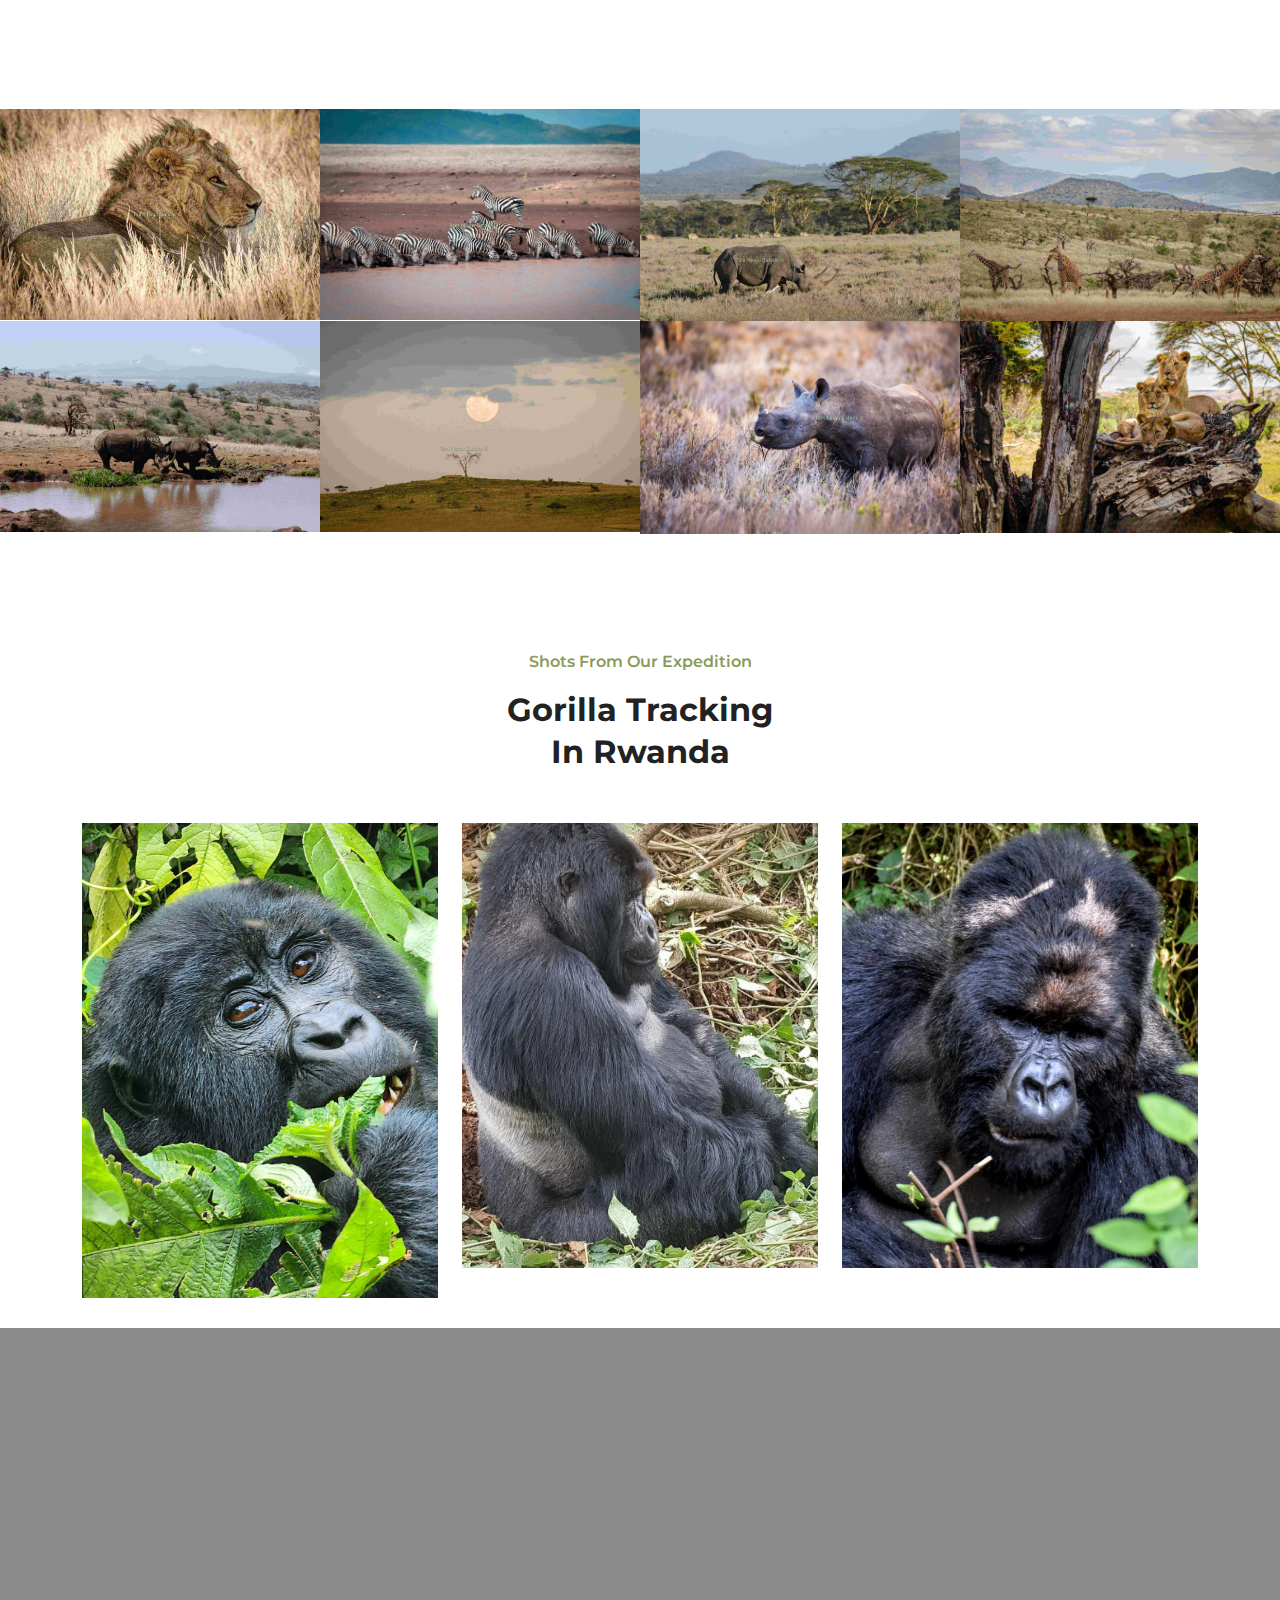
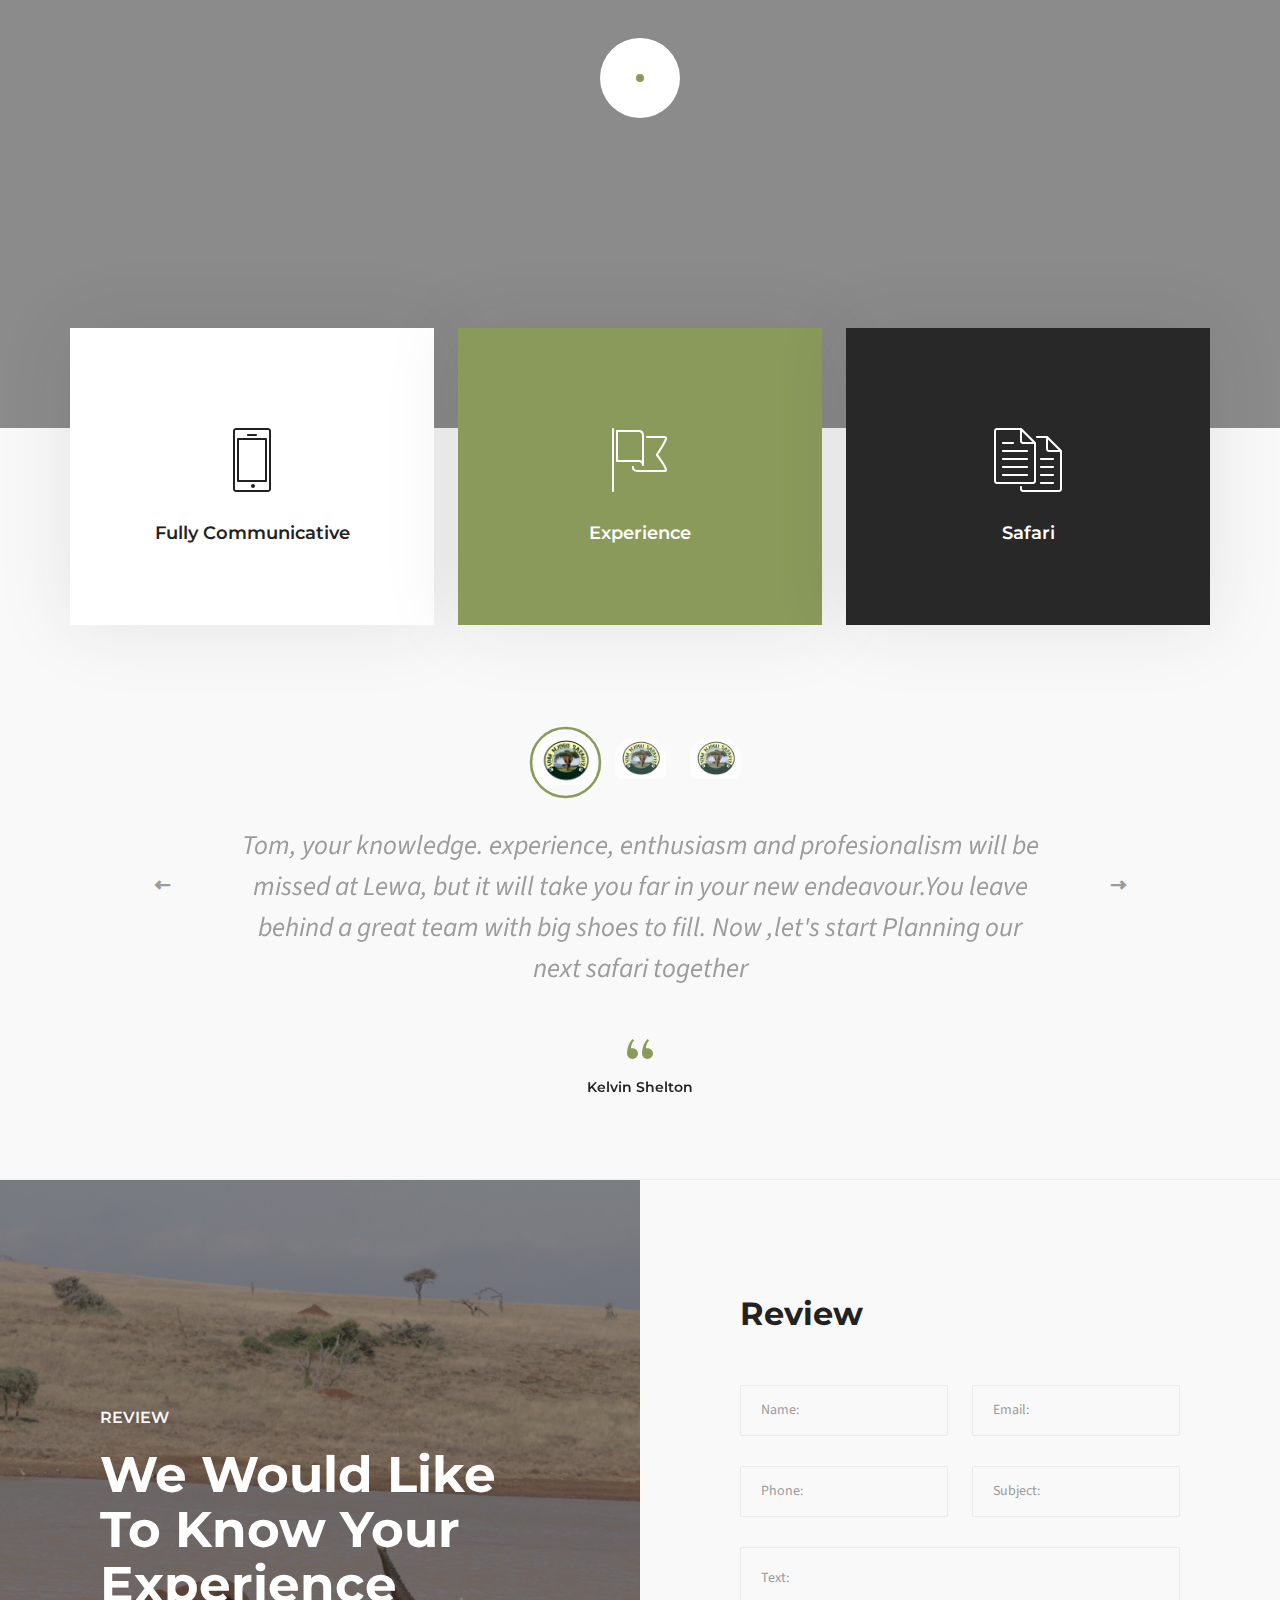
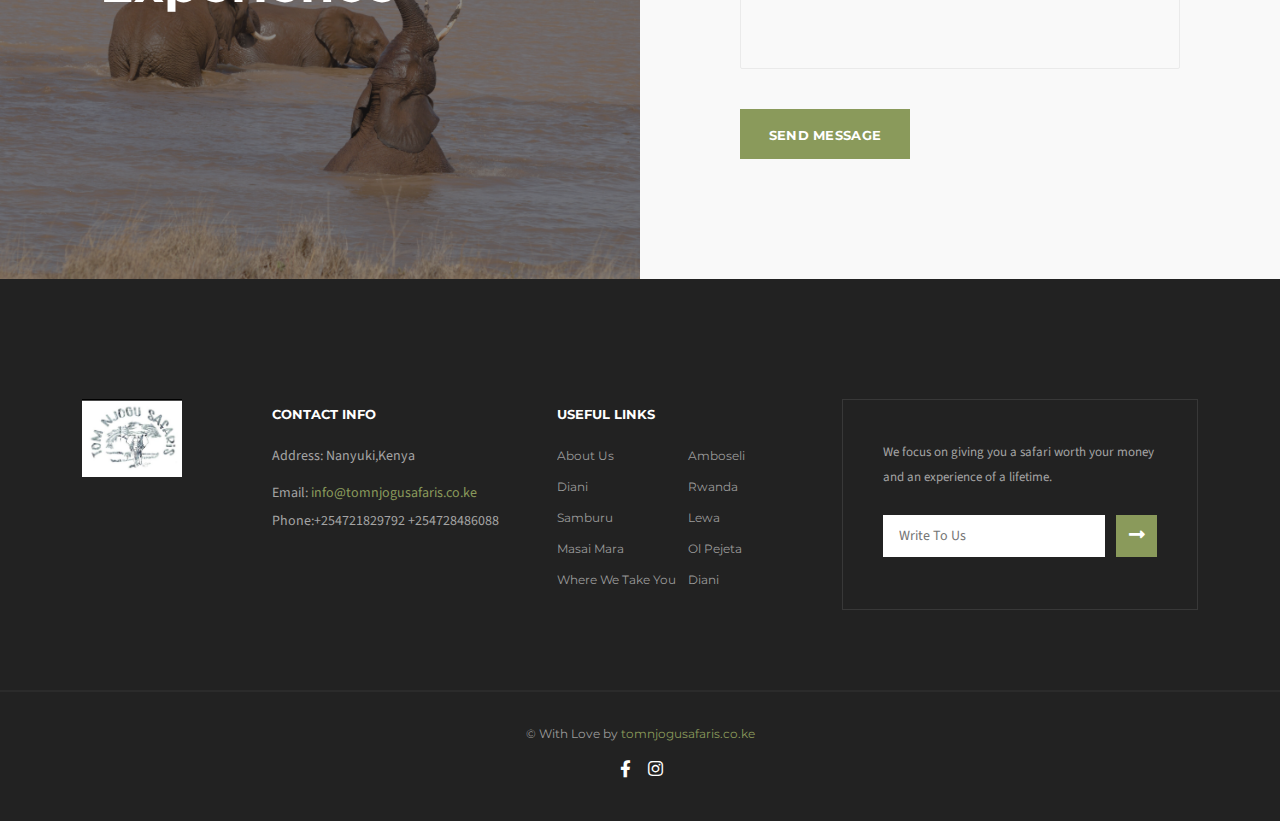
==== commit 7820e2d8: "added changes on home,about,mara pages" ====
--- a/index.html
+++ b/index.html
@@ -169,7 +169,7 @@
                     <div class="slider-content text-center">
                       <h6 class="slider-subheadline">Welcome to</h6>
                       <h1 class="slider-headline">Tom Njogu Safaris</h1>
-                      <p class="slider-desc">Enjoy your Safari. </p><a class="btn btn--primary mr-30" href="page-about.html">About Us</a><a class="btn btn--white mr-30" href="page-contact.html">get started</a>
+                      <p class="slider-desc">Enjoy your Safari. </p><a class="btn btn--primary mr-30" href="#">About Us</a><a class="btn btn--white mr-30" href="page-contact.html">get started</a>
                     </div>
                     <!-- End .slider-content -->
                   </div>
@@ -181,7 +181,7 @@
             <!-- End .slide-->
             <!-- Slide #2-->
             <div class="slide bg-overlay bg-overlay-dark">
-              <div class="bg-section"><img src="assets/images/ing/nam-anh-QJbyG6O0ick-unsplash.jpg" alt="Background"/></div>
+              <div class="bg-section"><img src="assets/images/ing/8a.jpg" alt="Background"/></div>
               <div class="container">
                 <div class="row">
                   <div class="col-sm-12 col-md-12 col-lg-10 offset-lg-1">
@@ -644,7 +644,7 @@
                 <div class="bg-section"><img src="assets/images/ing/kwesa.jpg" alt="Background"/></div>
                 <div class="heading heading-bg2 mb-0">
                   <p class="heading-subtitle"> REVIEW</p>
-                  <h2 class="heading-title">we would like<br/>to know  you experience</h2>
+                  <h2 class="heading-title">we would like<br/>to know  your experience</h2>
                 </div>
               </div>
             </div>
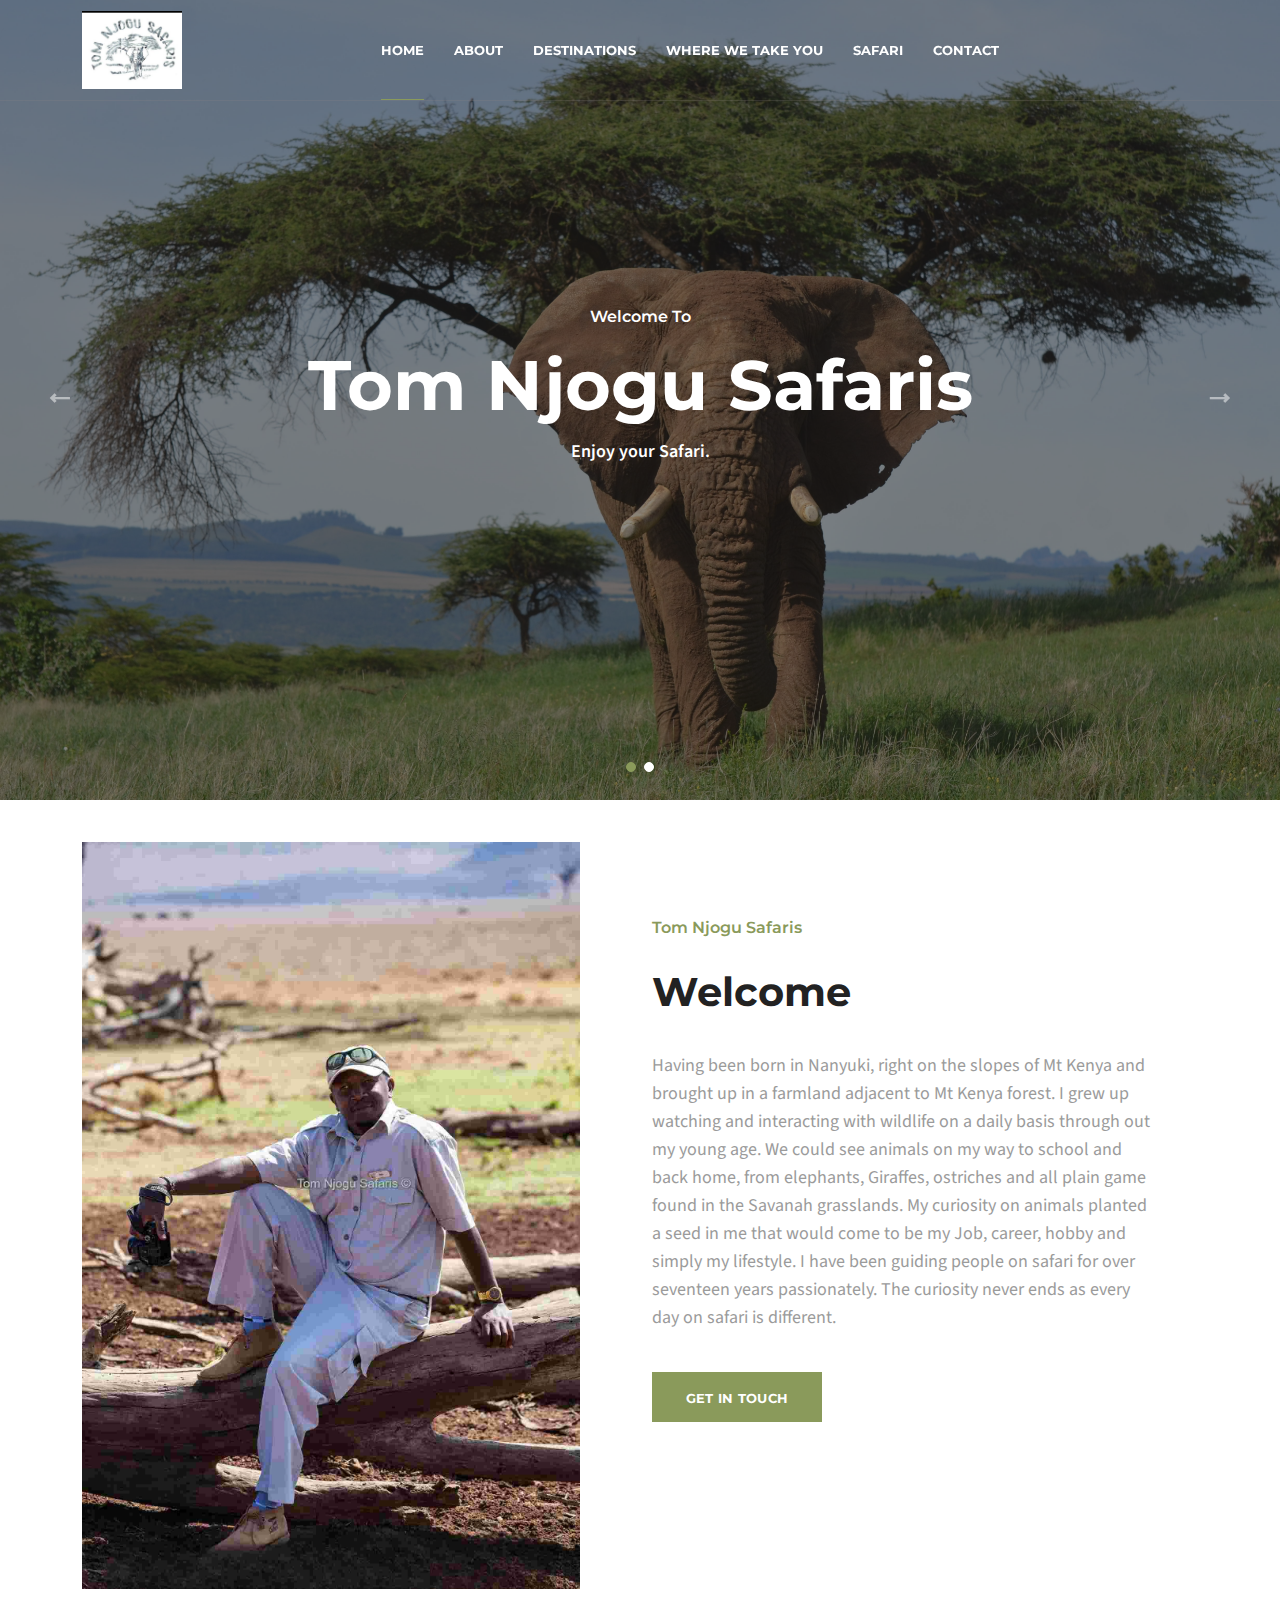
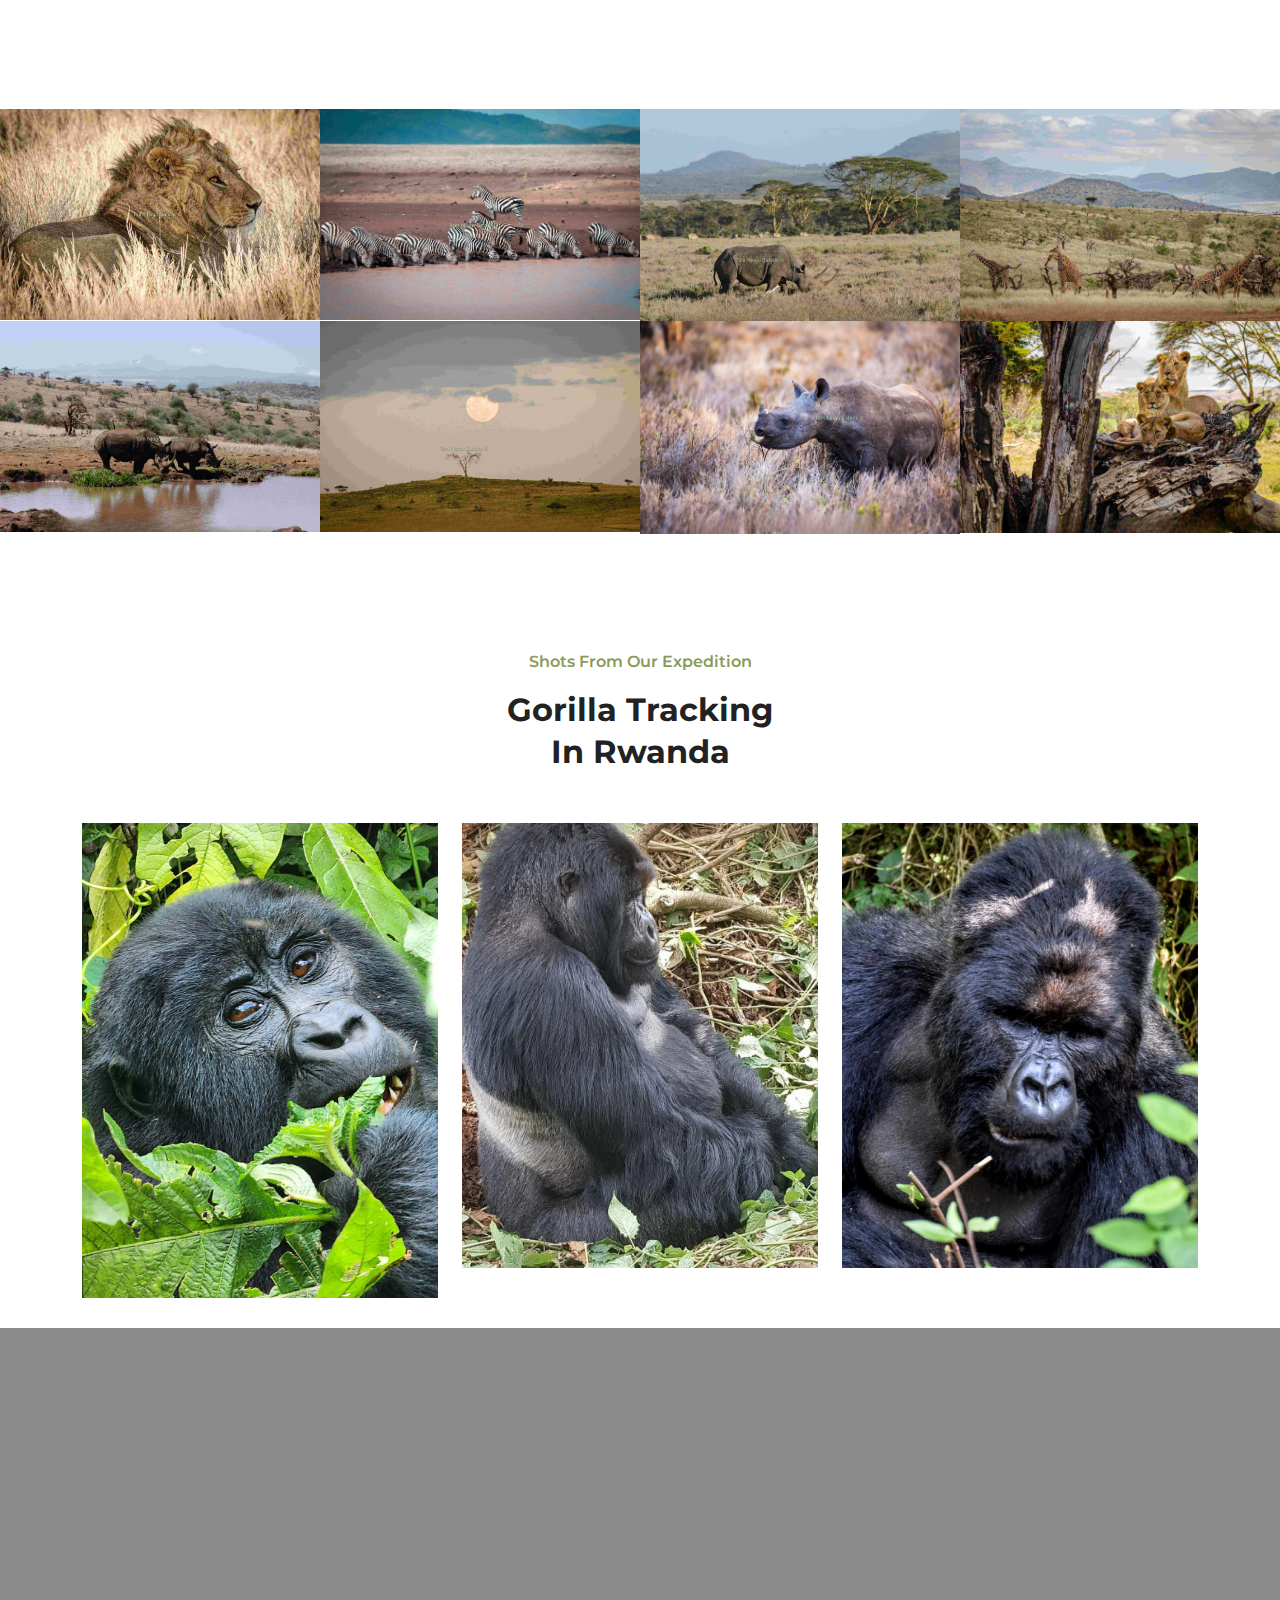
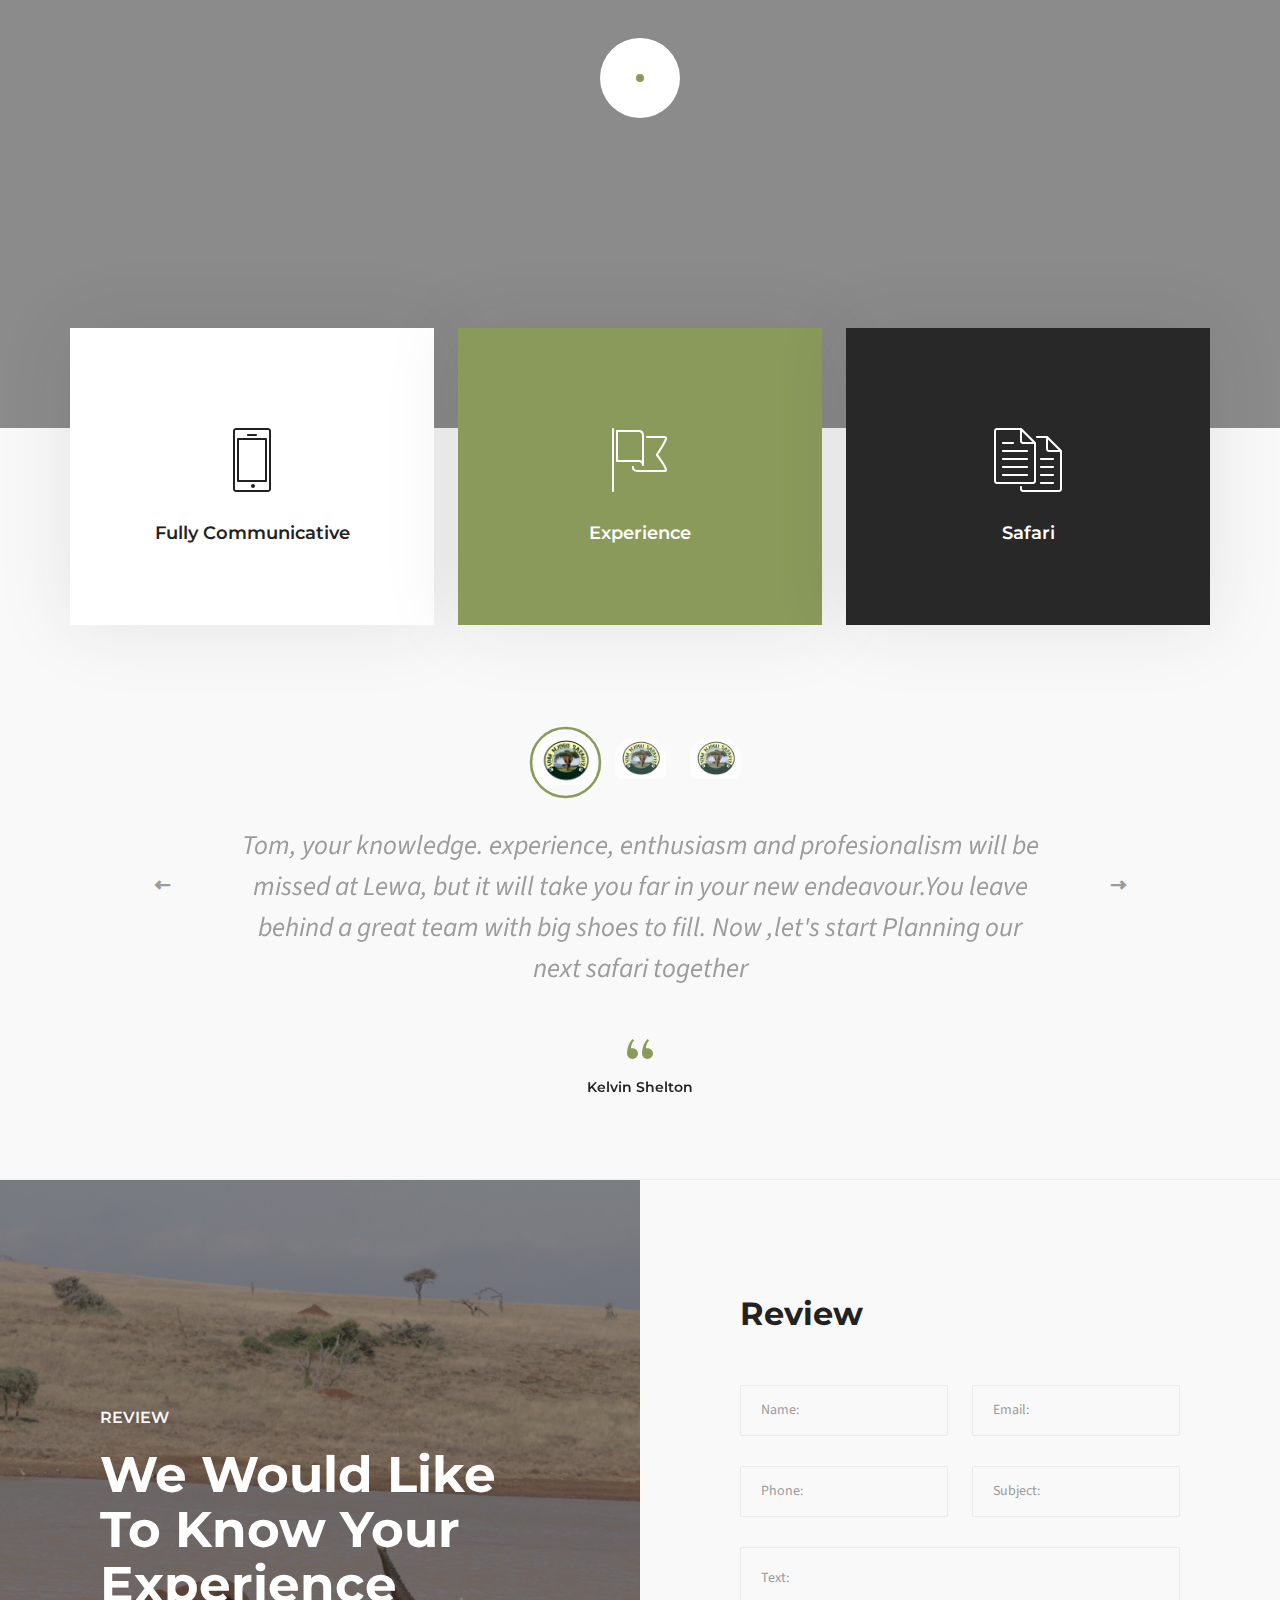
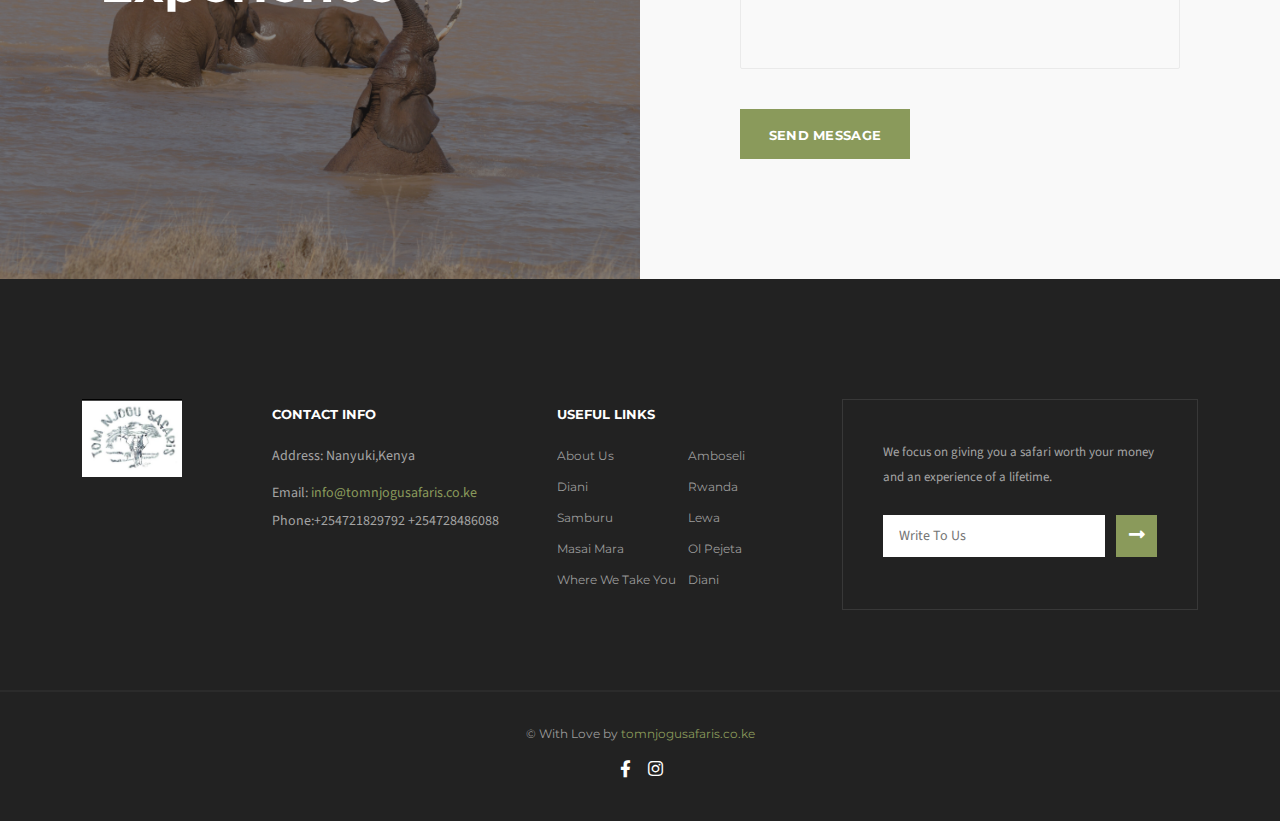
==== commit 2d0fb32c: "added background image on olpejeta" ====
--- a/index.html
+++ b/index.html
@@ -169,7 +169,8 @@
                     <div class="slider-content text-center">
                       <h6 class="slider-subheadline">Welcome to</h6>
                       <h1 class="slider-headline">Tom Njogu Safaris</h1>
-                      <p class="slider-desc">Enjoy your Safari. </p><a class="btn btn--primary mr-30" href="#">About Us</a><a class="btn btn--white mr-30" href="page-contact.html">get started</a>
+                      <p class="slider-desc">Enjoy your Safari. </p>
+                      
                     </div>
                     <!-- End .slider-content -->
                   </div>
@@ -189,7 +190,7 @@
                       <h6 class="slider-subheadline">Welcome to</h6>
                       <h2 class="slider-headline">Tom Njogu Safaris</h2>
                       <p class="slider-desc">Enjoy your Safari </p>
-                      <a class="btn btn--white" href="page-contact.html">Get Started</a>
+                      
                     </div>
                     <!-- End .slider-content -->
                   </div>
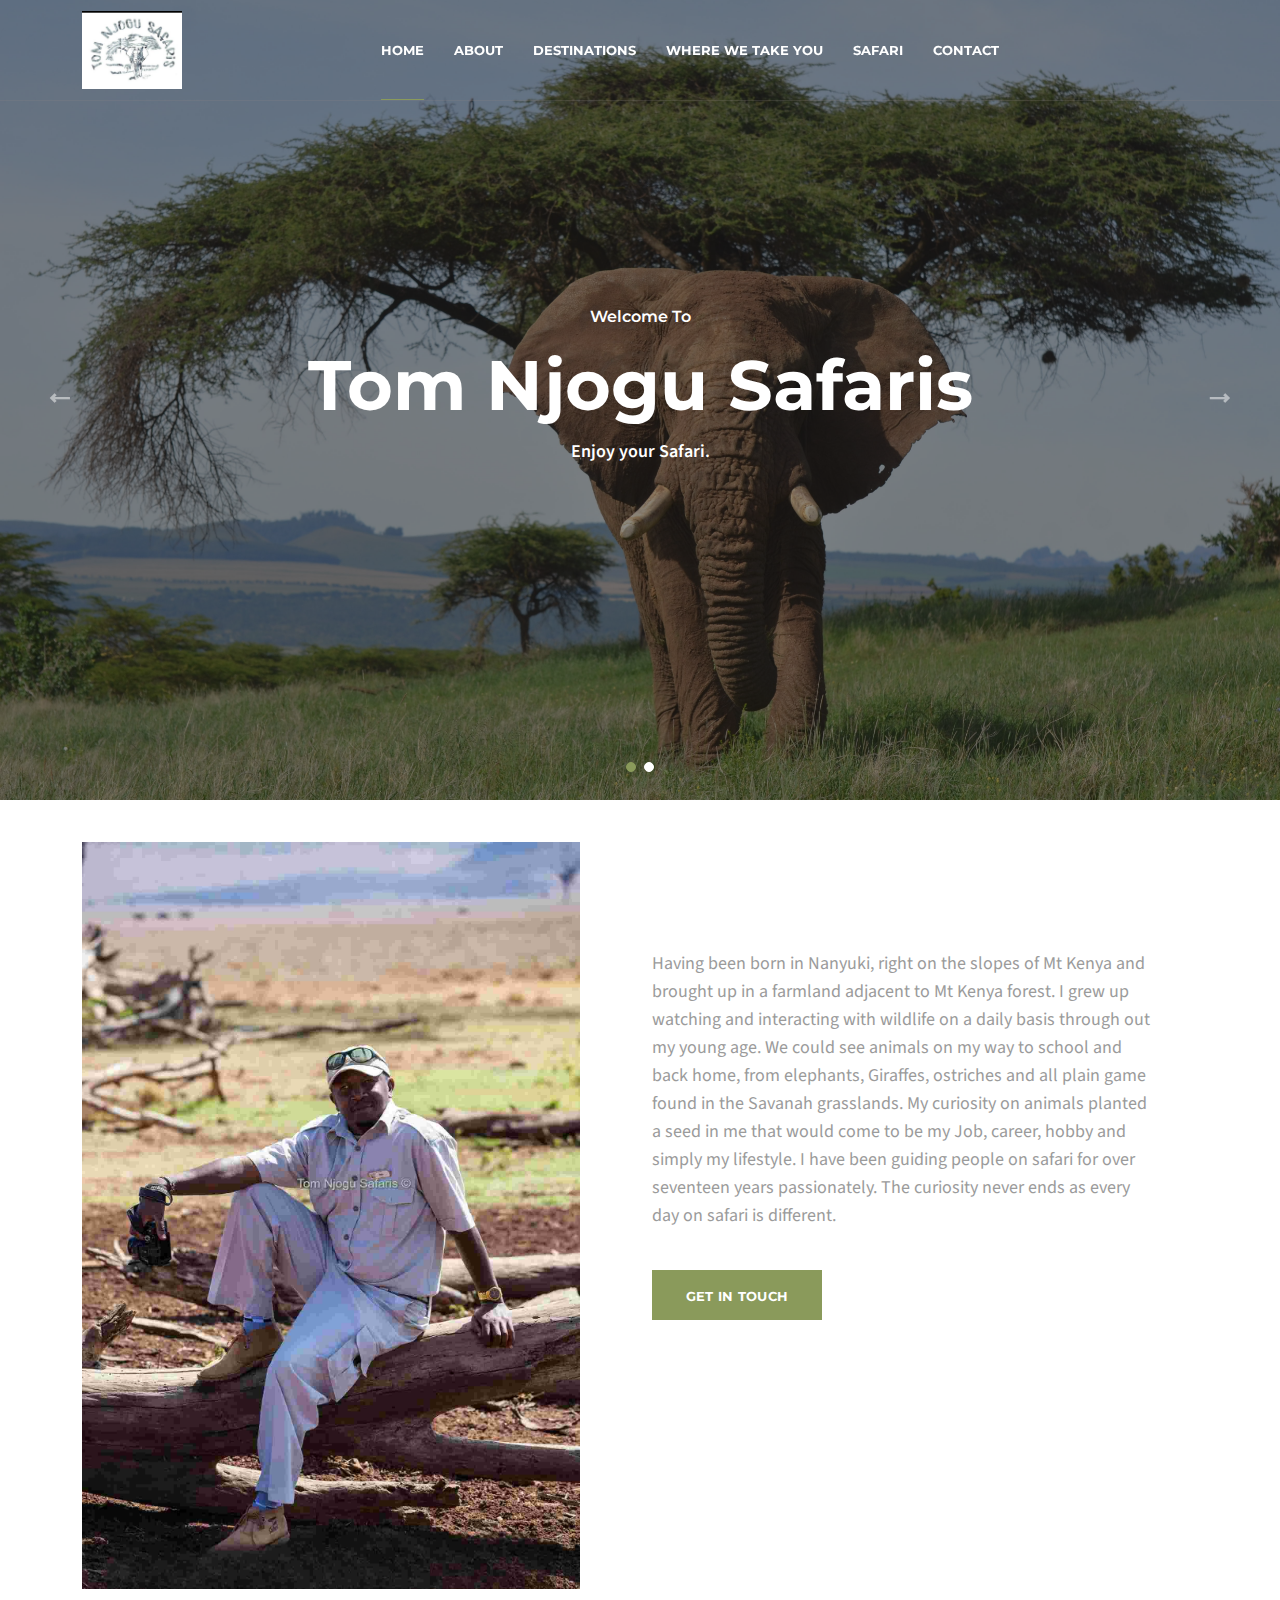
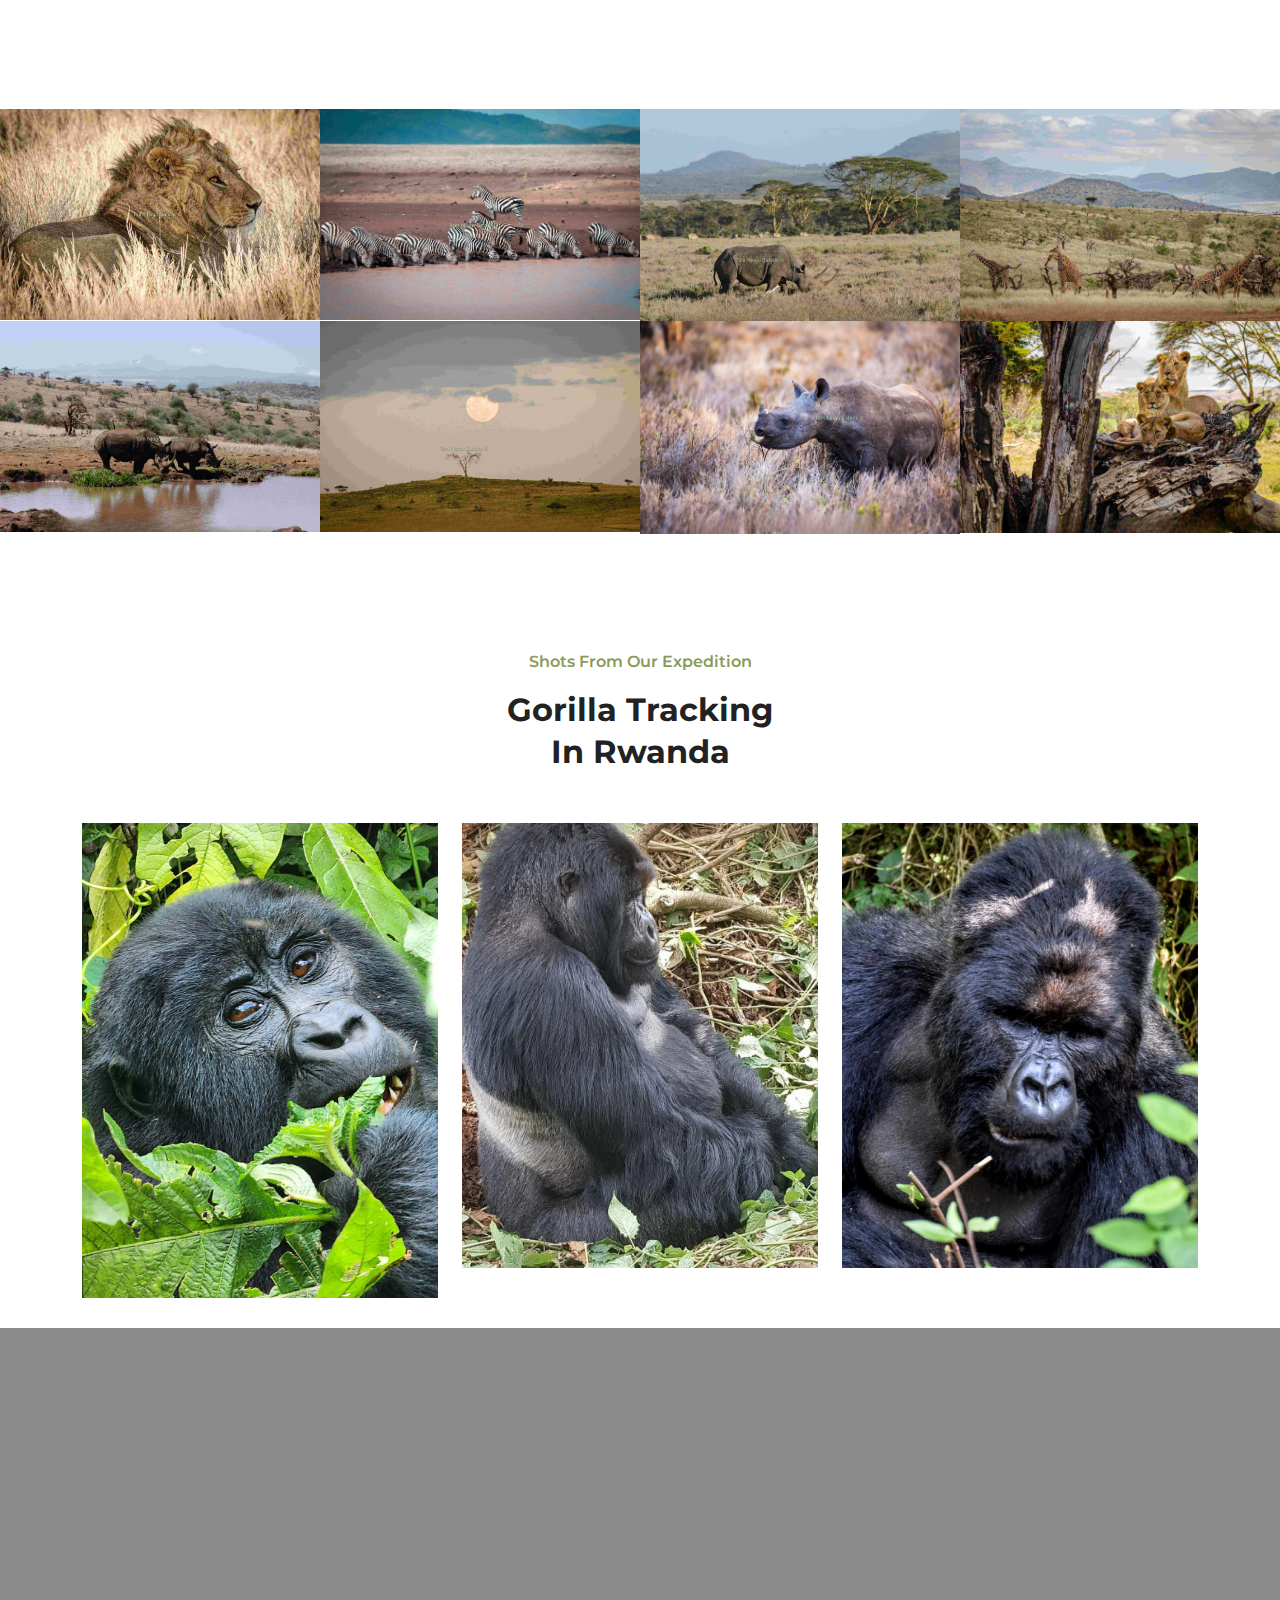
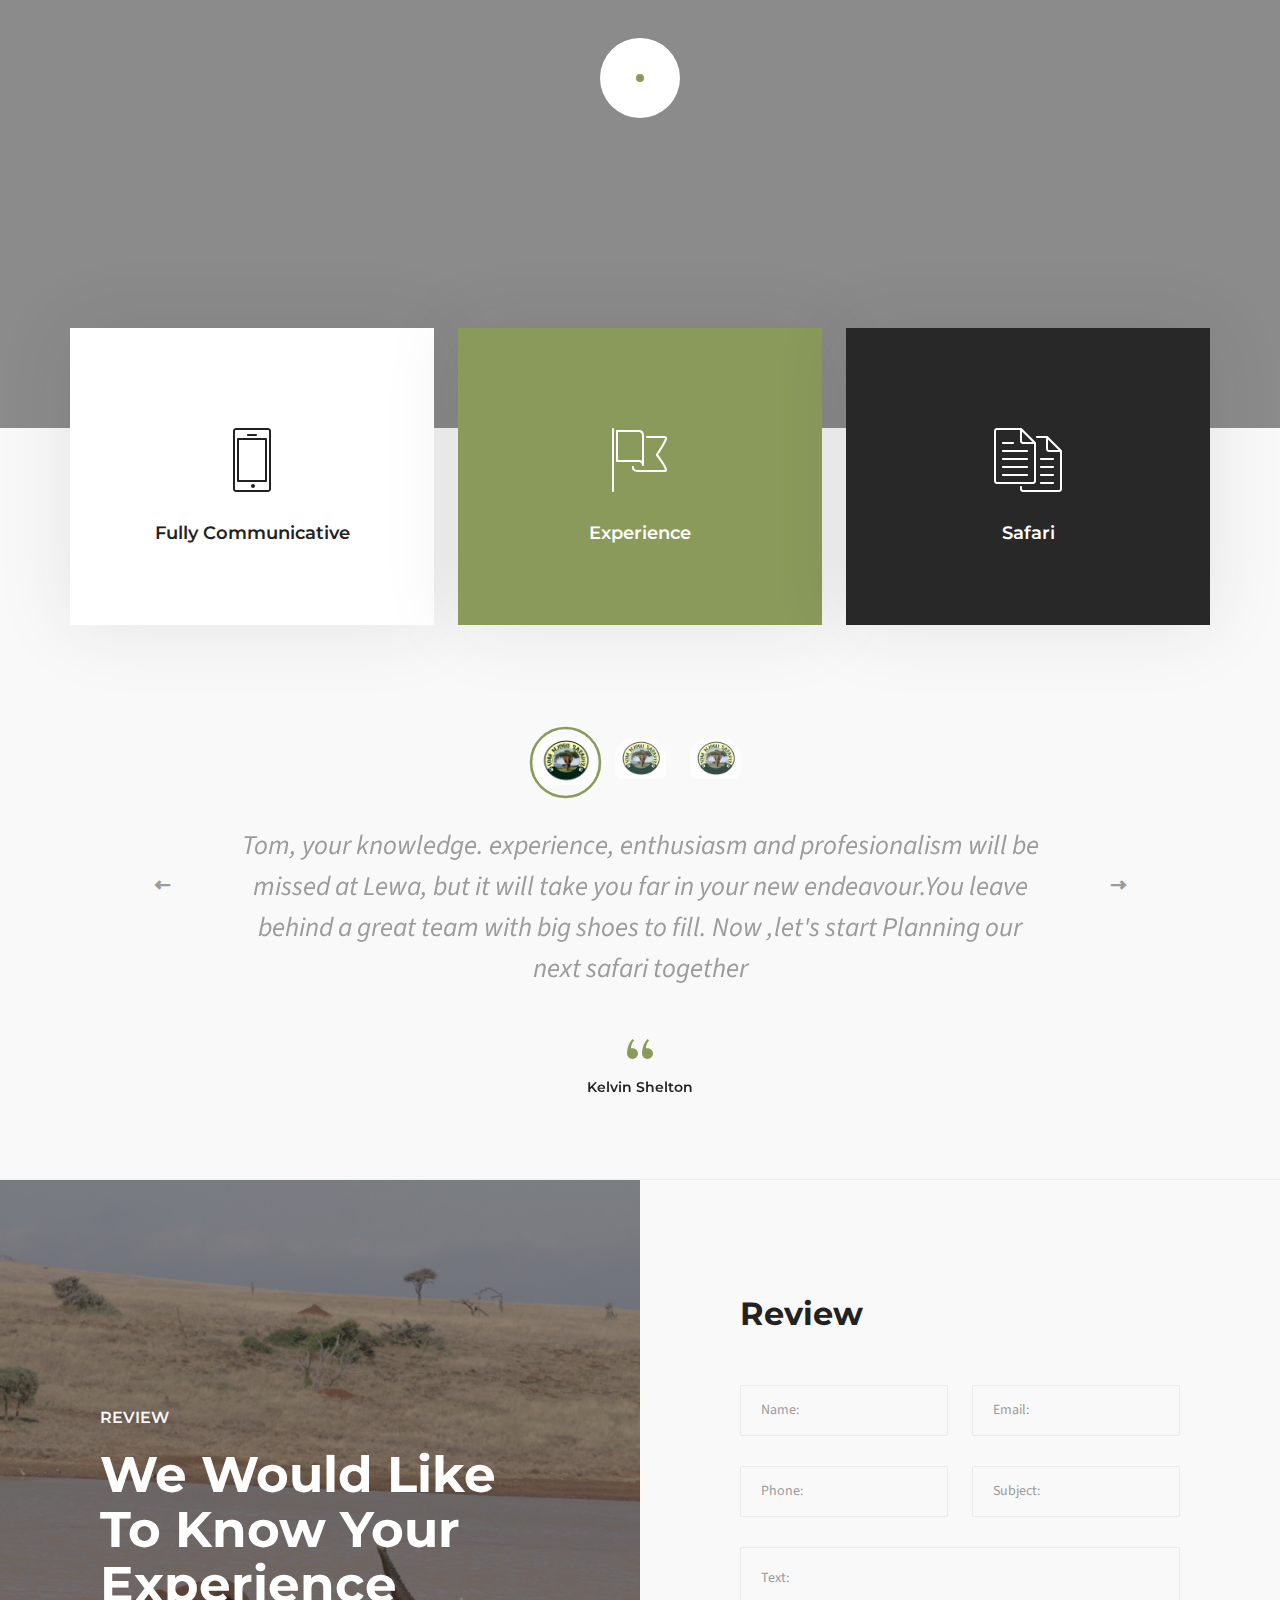
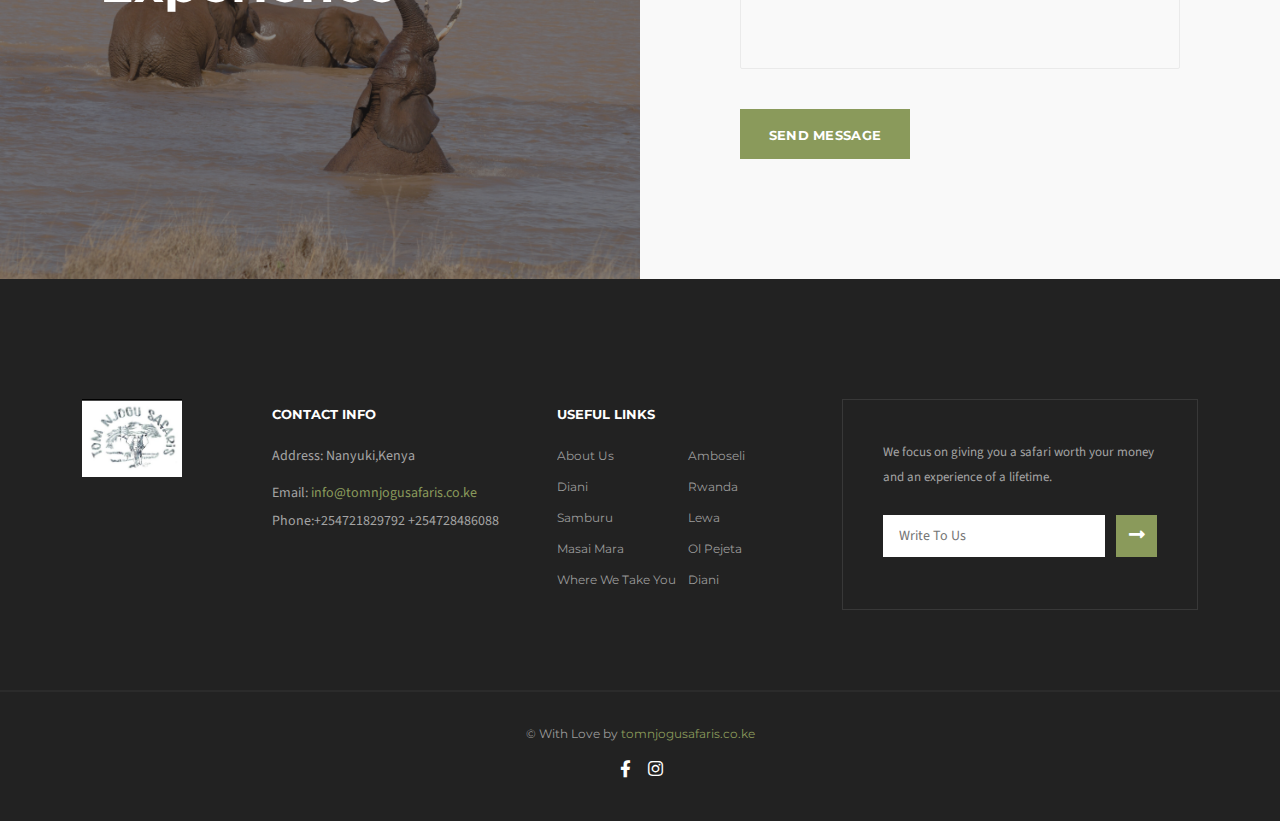
==== commit 57cef5e2: "done" ====
--- a/index.html
+++ b/index.html
@@ -223,8 +223,6 @@
             <div class="col-12 col-md-6 col-lg-6"><img class="img-fluid pe-lg-5" src="assets/images/ing/987.jpg" alt="We Help Image"/></div>
             <div class="col-12 col-md-6 col-lg-6">
               <div class="heading heading-1 mb-0">
-                <p class="heading-subtitle">Tom Njogu Safaris</p>
-                <h2 class="heading-title">Welcome</h2>
                 <p class="heading-desc mb-40 pe-lg-5">Having been born in Nanyuki, right on the slopes of Mt Kenya and 
                   brought up in a farmland adjacent to Mt Kenya forest. I grew up watching and interacting
                    with wildlife on a daily basis through out my young age. We could see animals on my way
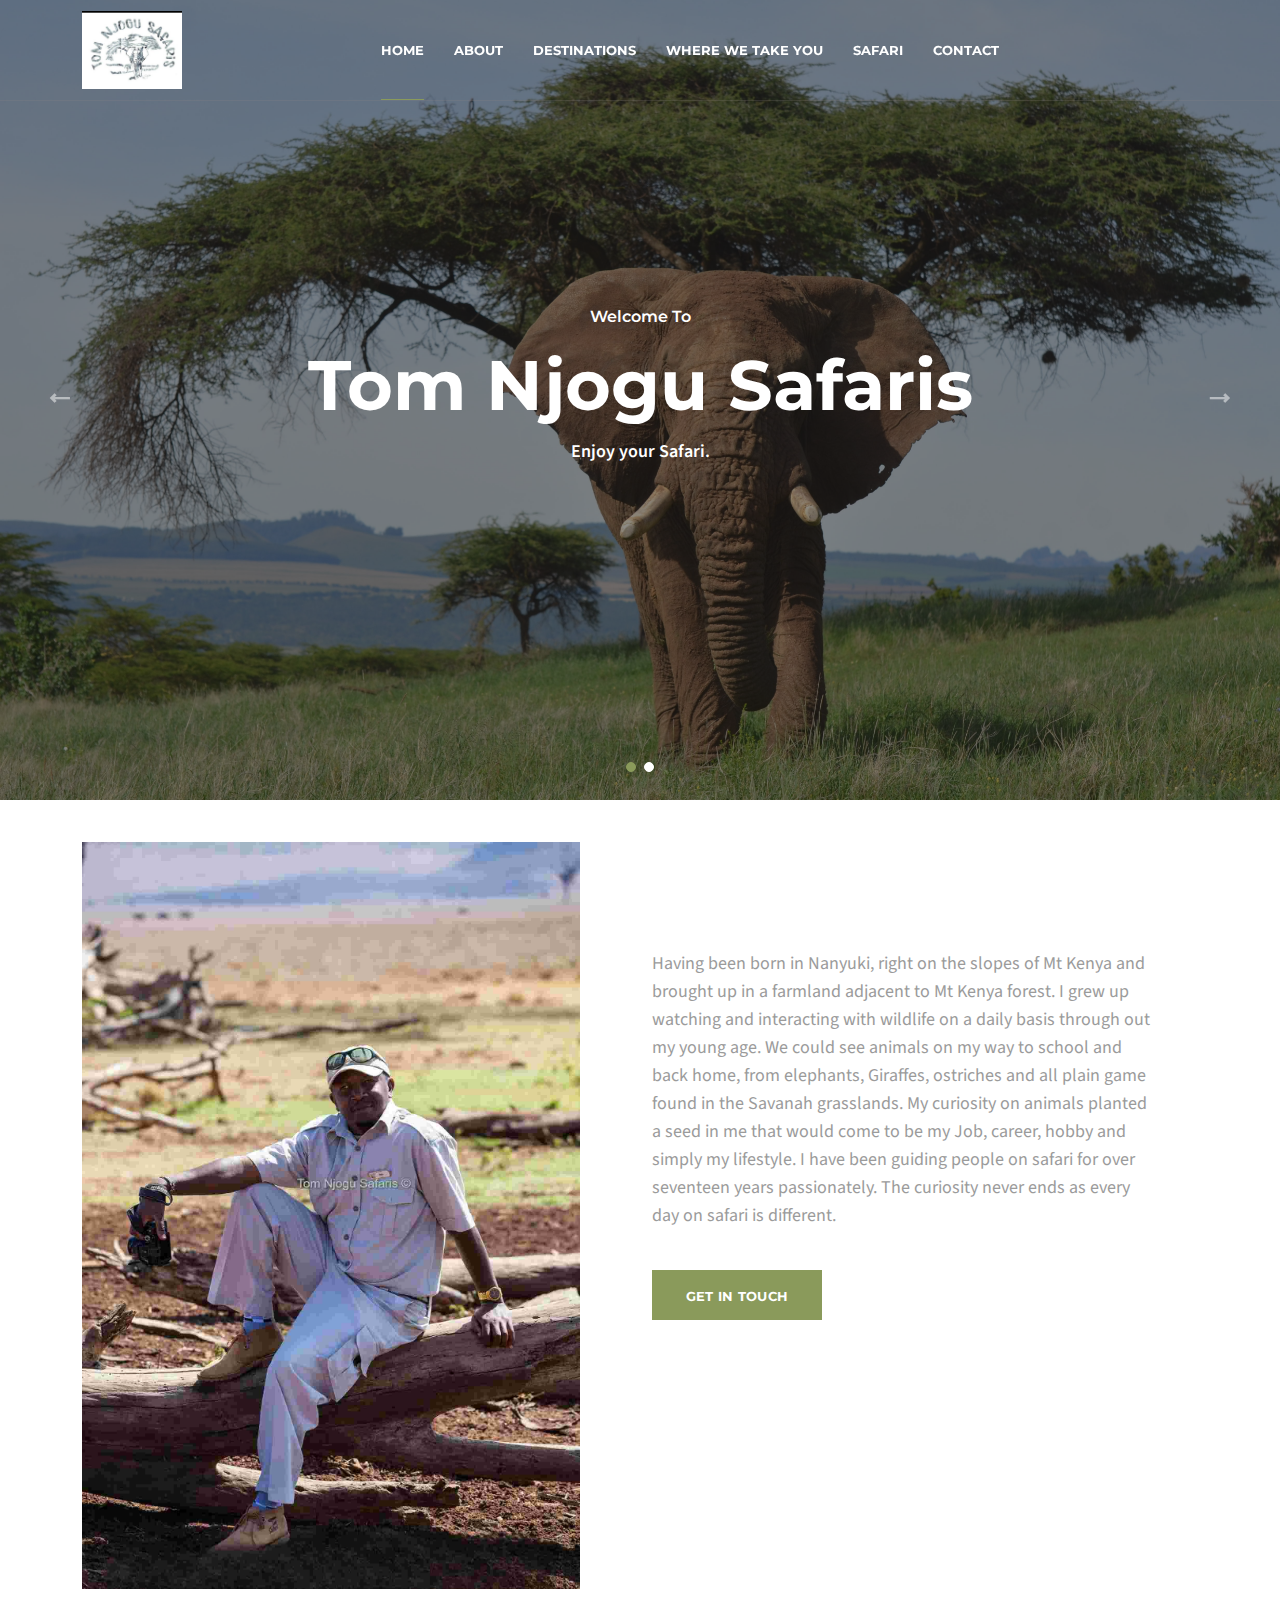
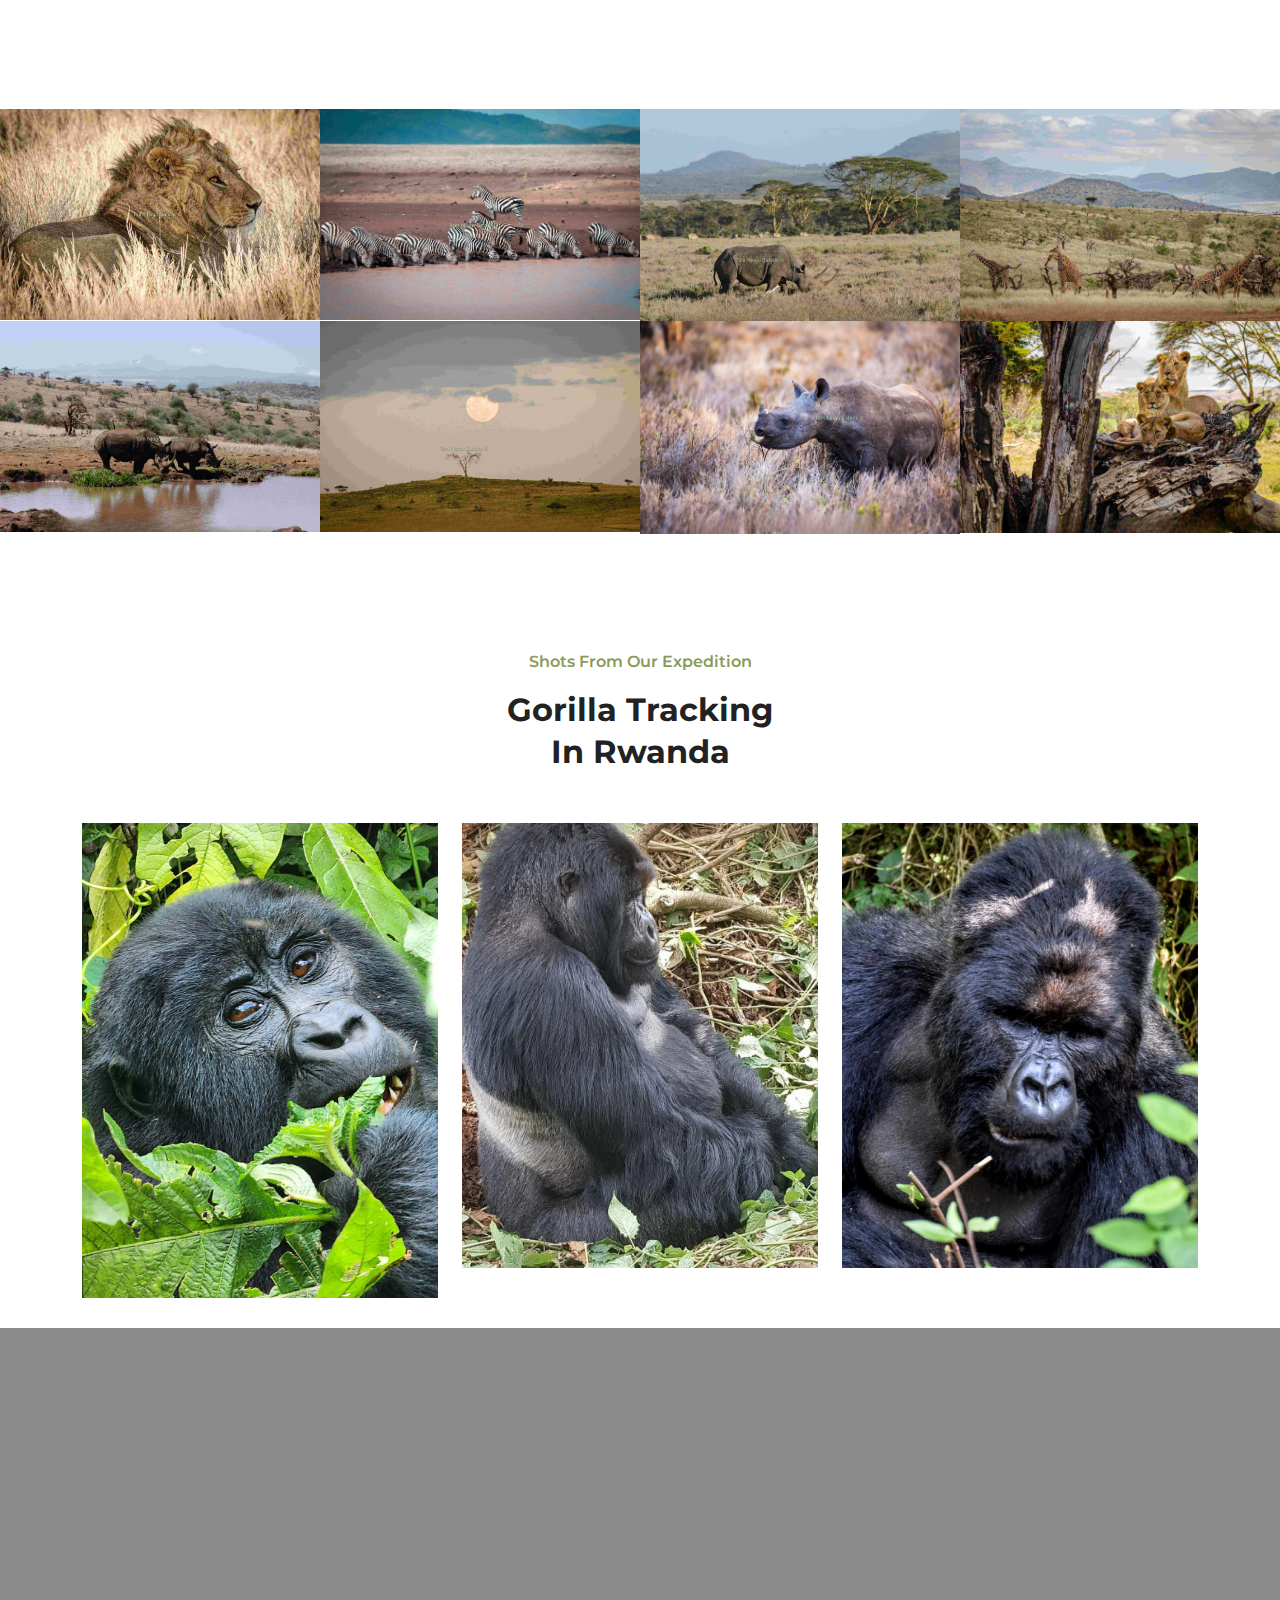
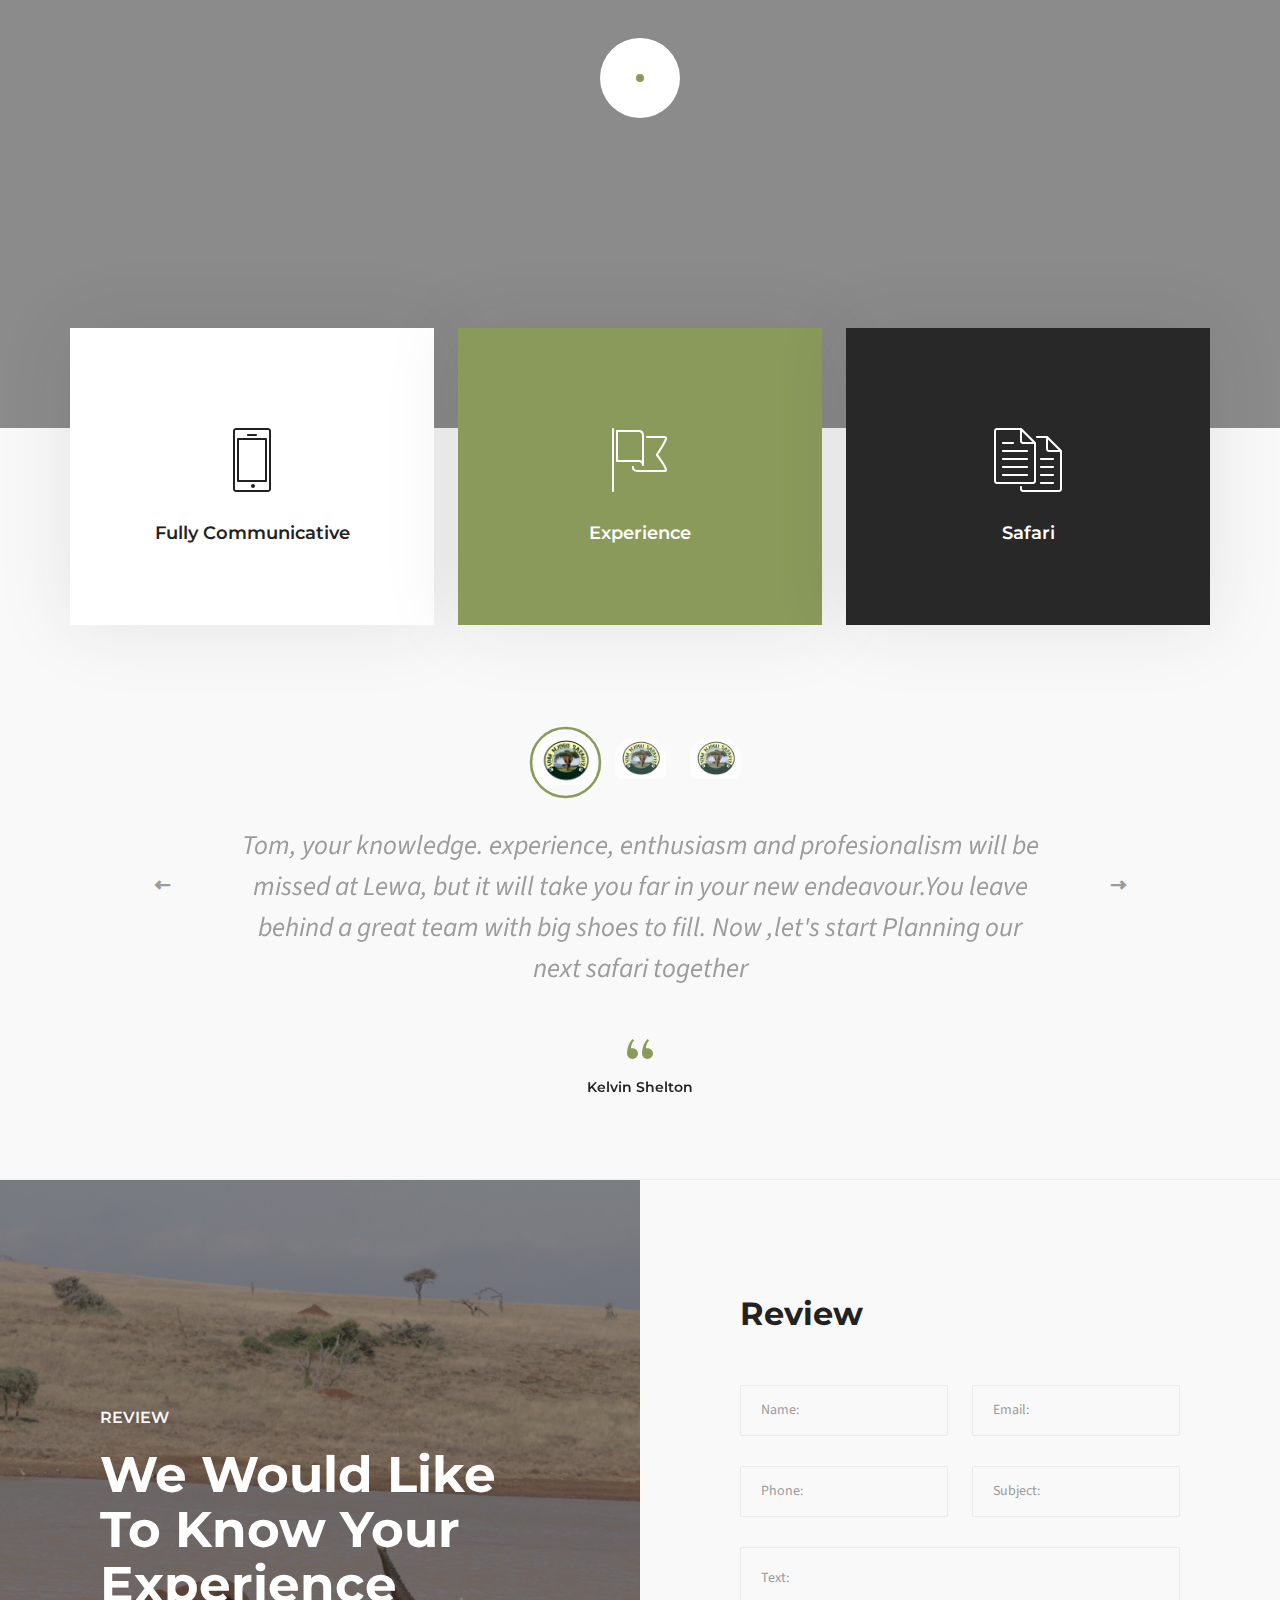
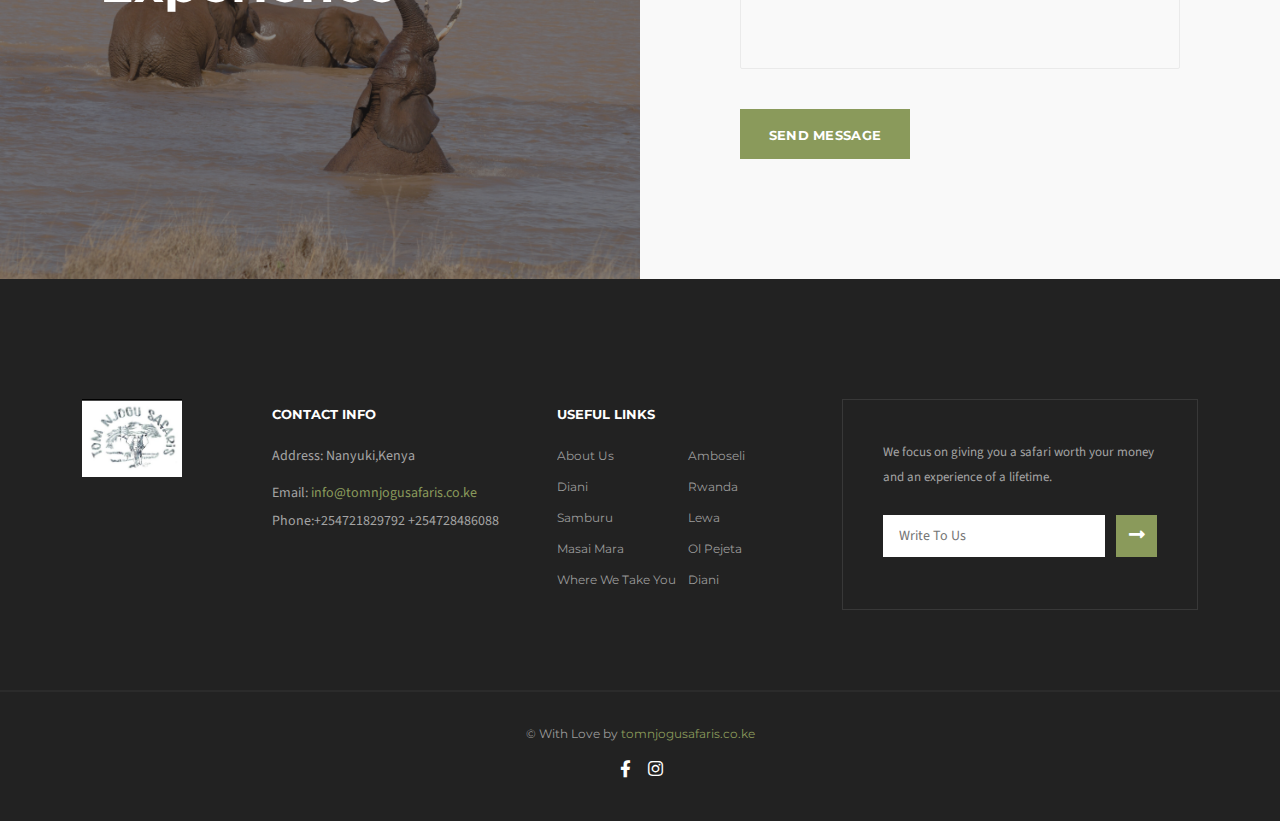
==== commit 86610214: "removed welcome on homepage" ====
--- a/index.html
+++ b/index.html
@@ -276,7 +276,7 @@
                 <div class="work--img"><img src="assets/images/ing/2.jpg" alt="Card Board Boxes item"/>
                   <div class="work--hover">
                     <div class="work--action">
-                      <div class="work--zoom"><a class="img-gallery-item" href="assets/images/ing/2.jpg" title="Card Board Boxes item"></a></div>
+                      <div class="work--zoom"><a class="img-gallery-item" href="assets/images/ing/2.jpg" title=""></a></div>
                       <div class="work--content">
                         
                         <div class="work--title">
@@ -297,7 +297,7 @@
                 <div class="work--img"><img src="assets/images/ing/3.jpg" alt="Paper Hot Cups item"/>
                   <div class="work--hover">
                     <div class="work--action">
-                      <div class="work--zoom"><a class="img-gallery-item" href="assets/images/ing/3.jpg" title="Paper Hot Cups item"></a></div>
+                      <div class="work--zoom"><a class="img-gallery-item" href="assets/images/ing/3.jpg" title=""></a></div>
                       <div class="work--content">
                         
                         <div class="work--title">
@@ -318,7 +318,7 @@
                 <div class="work--img"><img src="assets/images/ing/5.jpg" alt="USA Tri Fold Brochure item"/>
                   <div class="work--hover">
                     <div class="work--action">
-                      <div class="work--zoom"><a class="img-gallery-item" href="assets/images/ing/5.jpg" title="USA Tri Fold Brochure item"></a></div>
+                      <div class="work--zoom"><a class="img-gallery-item" href="assets/images/ing/5.jpg" title=""></a></div>
                       <div class="work--content">
                         <div class="work--cat"><a href="#"></a>
                         </div>
@@ -340,7 +340,7 @@
                 <div class="work--img"><img src="assets/images/ing/900.jpg" alt="Magazine item"/>
                   <div class="work--hover">
                     <div class="work--action">
-                      <div class="work--zoom"><a class="img-gallery-item" href="assets/images/ing/900.jpg" title="Magazine item"></a></div>
+                      <div class="work--zoom"><a class="img-gallery-item" href="assets/images/ing/900.jpg" title=""></a></div>
                       <div class="work--content">
                         <div class="work--cat"><a href="#"></a>
                         </div>
@@ -362,7 +362,7 @@
                 <div class="work--img"><img src="assets/images/ing/13.jpg" alt="Open Book Branding item"/>
                   <div class="work--hover">
                     <div class="work--action">
-                      <div class="work--zoom"><a class="img-gallery-item" href="assets/images/ing/13.jpg" title="Open Book Branding item"></a></div>
+                      <div class="work--zoom"><a class="img-gallery-item" href="assets/images/ing/13.jpg" title=""></a></div>
                       <div class="work--content">
                         <div class="work--cat"><a href="#"></a>
                         </div>
@@ -384,7 +384,7 @@
                 <div class="work--img"><img src="assets/images/ing/11.jpg" alt="Open Book Branding item"/>
                   <div class="work--hover">
                     <div class="work--action">
-                      <div class="work--zoom"><a class="img-gallery-item" href="assets/images/ing/11.jpg" title="Open Book Branding item"></a></div>
+                      <div class="work--zoom"><a class="img-gallery-item" href="assets/images/ing/11.jpg" title=""></a></div>
                       <div class="work--content">
                         <div class="work--cat"><a href="#"></a>
                         </div>
@@ -406,7 +406,7 @@
                 <div class="work--img"><img src="assets/images/ing/7.jpg" alt="Open Book Branding item"/>
                   <div class="work--hover">
                     <div class="work--action">
-                      <div class="work--zoom"><a class="img-gallery-item" href="assets/images/ing/7.jpg" title="Open Book Branding item"></a></div>
+                      <div class="work--zoom"><a class="img-gallery-item" href="assets/images/ing/7.jpg" title=""></a></div>
                       <div class="work--content">
                         <div class="work--cat"><a href="#"></a>
                         </div>
